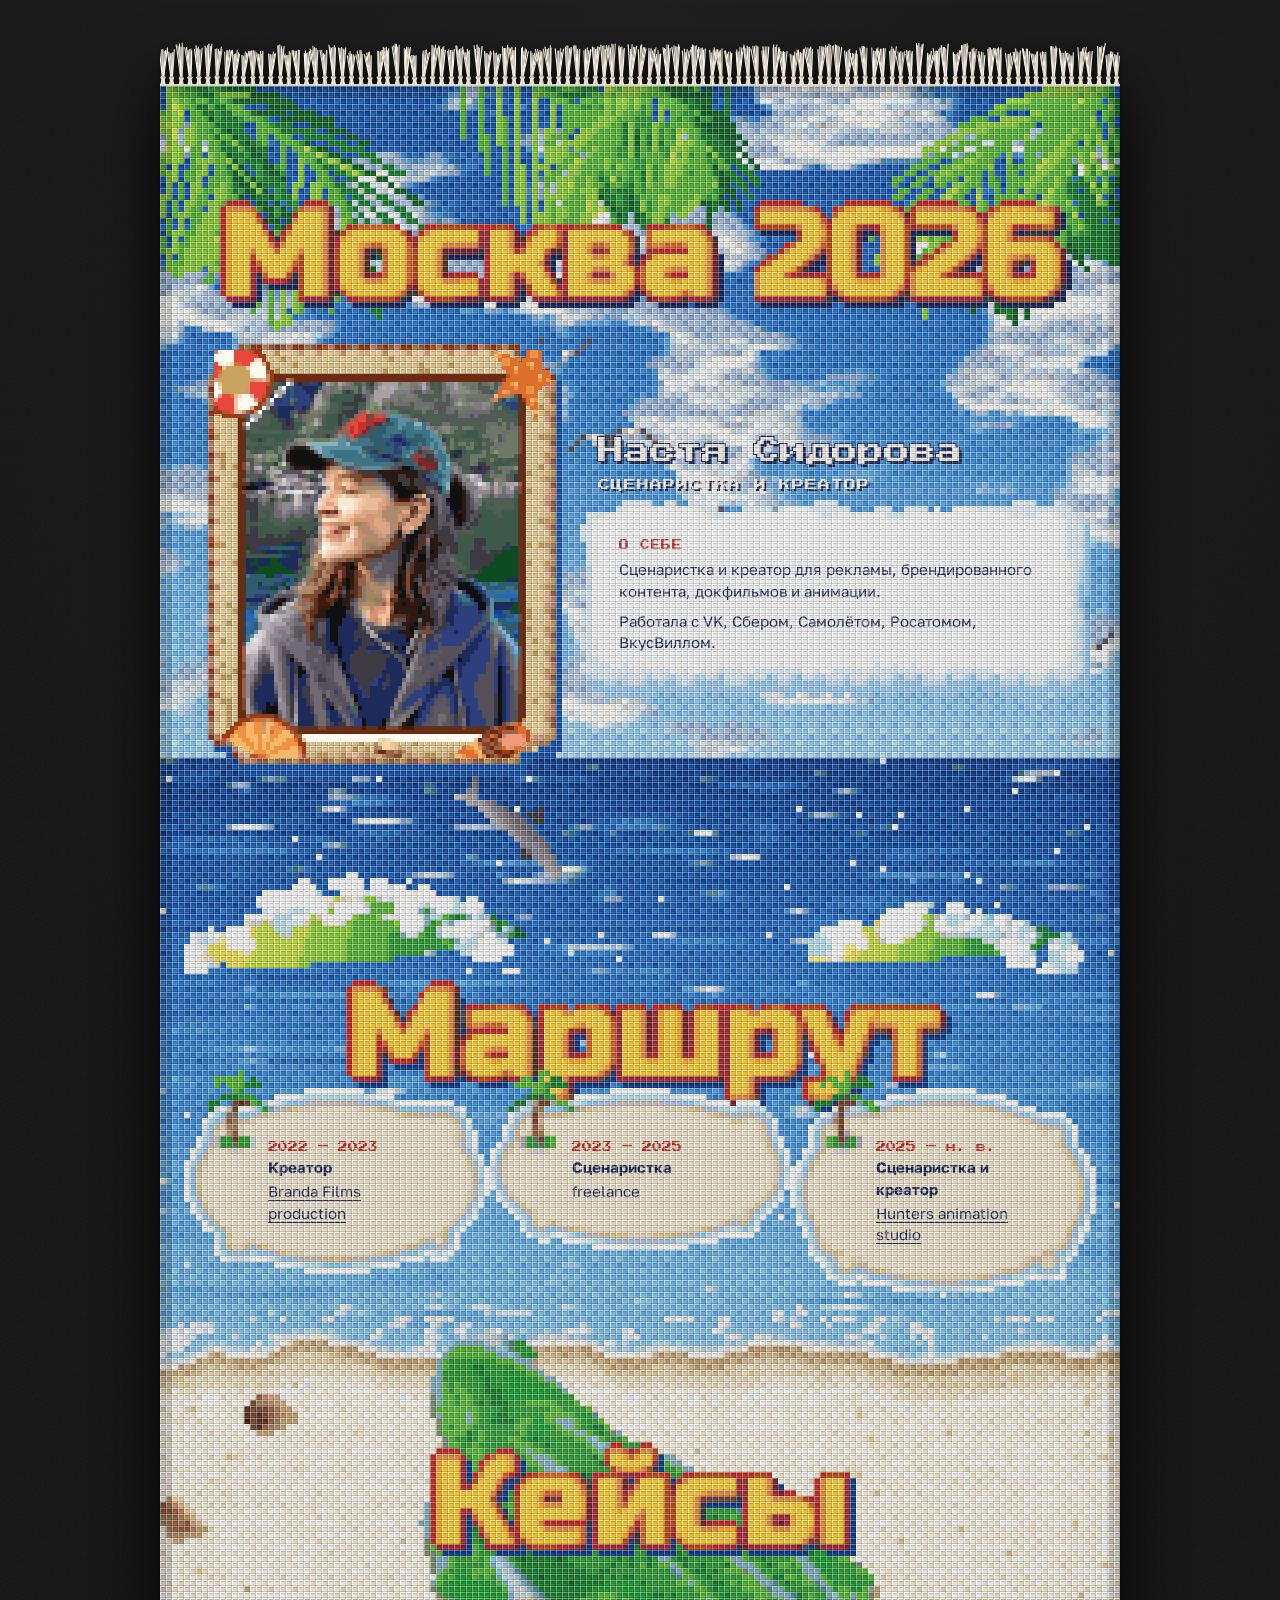
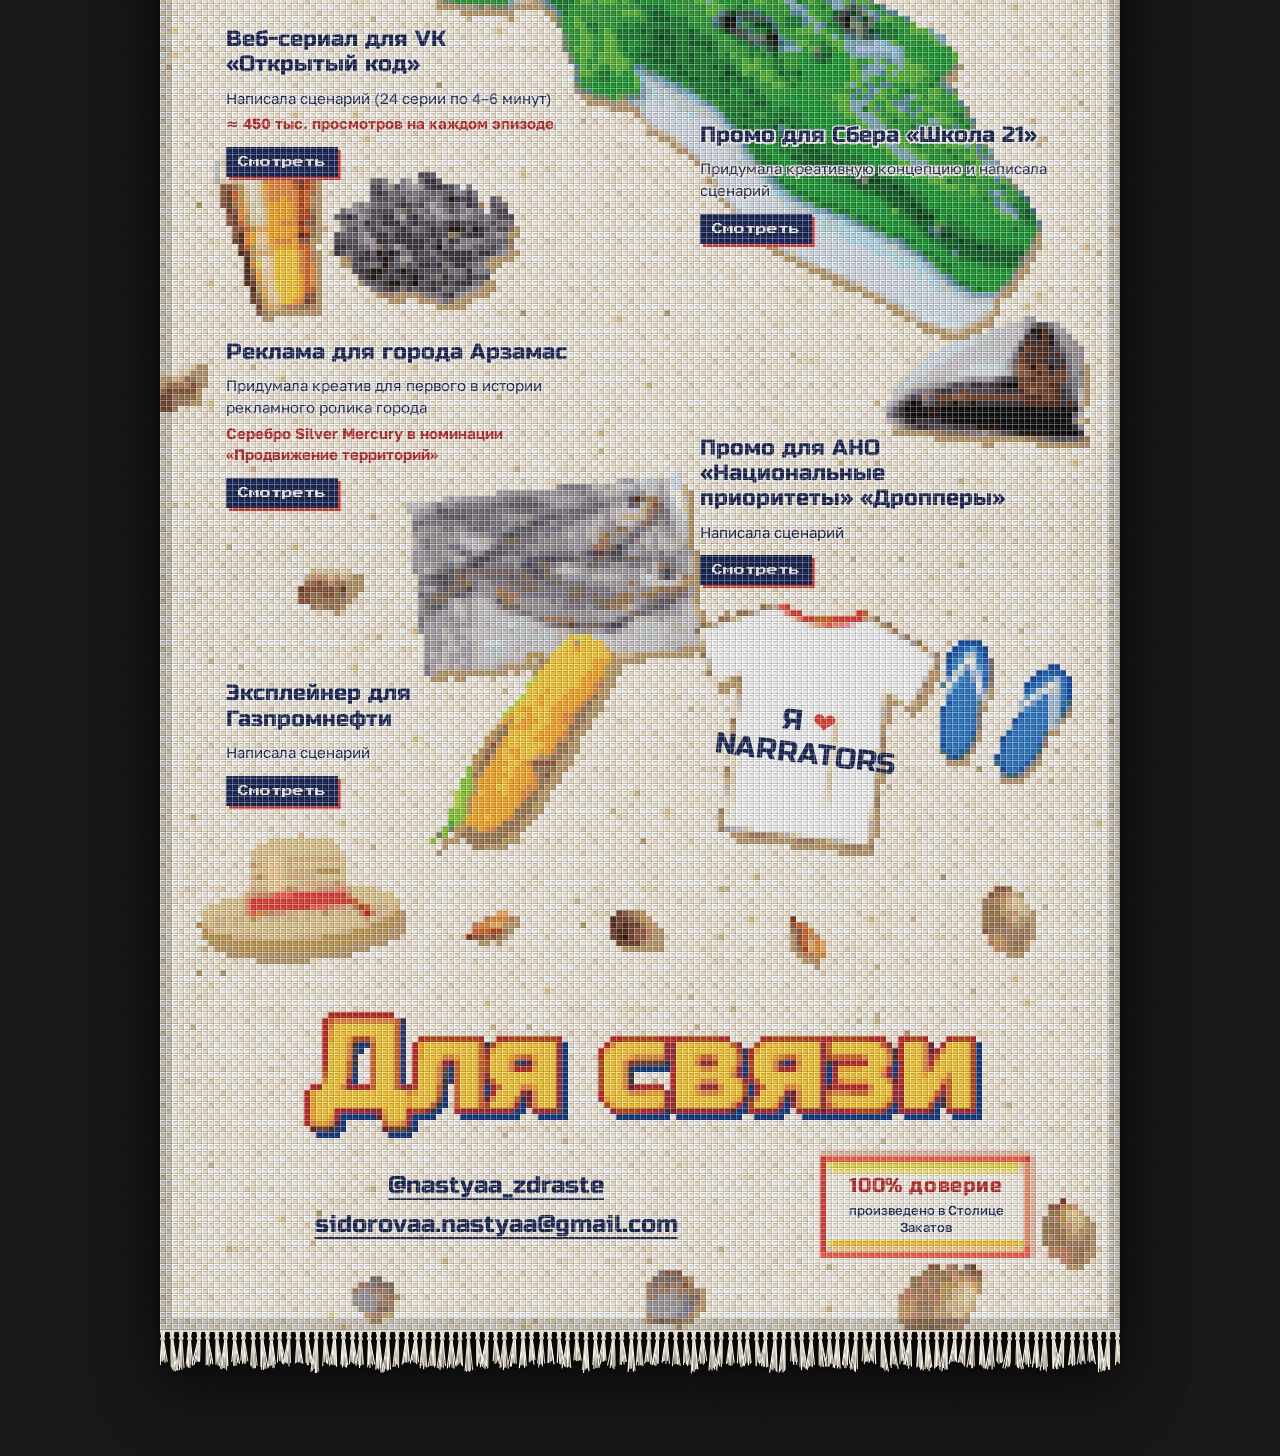
==== docs/index.html @ 42da3ff2 "Beach props from references, compact case layout - Newspaper with vobla (b/w), sunflower seeds, shel" ====
<!doctype html>
<html lang="ru">
<head>
<meta charset="utf-8">
<meta name="viewport" content="width=device-width, initial-scale=1">
<title>Настя Сидорова — сценаристка-креатор</title>
<meta name="description" content="Сценаристка-креатор Настя Сидорова: кейсы, опыт, контакты. Сувенир с курорта «Москва 2026».">
<link rel="stylesheet" href="fonts/fonts.css">
<style>
  :root {
    --cell: 6px;
    --navy: #1c2a5c;
    --red: #c7302b;
    --coral: #e8473b;
    --cream: #fffaf0;
    --muted: #5d5760;
  }
  * { box-sizing: border-box; }
  html, body { margin: 0; }
  body {
    min-height: 100vh;
    background: #121212;
    background-image:
      radial-gradient(90% 60% at 50% 0%, #1f1f1f, transparent 70%),
      url("data:image/svg+xml,%3Csvg xmlns='http://www.w3.org/2000/svg' width='240' height='240'%3E%3Cfilter id='n'%3E%3CfeTurbulence type='fractalNoise' baseFrequency='.8' numOctaves='3' stitchTiles='stitch'/%3E%3CfeColorMatrix values='0 0 0 0 1 0 0 0 0 1 0 0 0 0 1 0 0 0 .05 0'/%3E%3C/filter%3E%3Crect width='240' height='240' filter='url(%23n)'/%3E%3C/svg%3E");
    color: var(--navy);
    font: 400 15px/1.45 "Golos Text", system-ui, sans-serif;
  }
  .beach { padding: 40px 16px 80px; display: flex; justify-content: center; }
  .towel {
    position: relative; width: 960px; max-width: 100%;
    filter: drop-shadow(0 24px 30px rgba(0,0,0,.6)) drop-shadow(0 2px 3px rgba(0,0,0,.5));
  }
  canvas.scene { image-rendering: pixelated; image-rendering: crisp-edges; display: block; }
  canvas.fringe { display: block; }
  canvas.fringe { margin: 0 auto; }
  .cloth { position: relative; overflow: hidden; }
  .cloth canvas.scene { position: absolute; inset: 0; width: 100%; height: 100%; }
  .weave { position: absolute; inset: 0; pointer-events: none; z-index: 3; }
  .magnet {
    position: absolute; z-index: 5; pointer-events: none;
    image-rendering: pixelated; image-rendering: crisp-edges;
  }
  /* мягкие складки поверх всего полотна */
  .cloth::after {
    content: ""; position: absolute; inset: 0; pointer-events: none; z-index: 4;
    background:
      linear-gradient(174deg, transparent 0 14%, rgba(255,255,255,.14) 17%, transparent 21%),
      linear-gradient(183deg, transparent 0 41%, rgba(0,0,0,.14) 44%, rgba(255,255,255,.08) 47%, transparent 51%),
      linear-gradient(177deg, transparent 0 69%, rgba(0,0,0,.12) 72%, transparent 76%),
      linear-gradient(90deg, rgba(0,0,0,.14), transparent 7% 93%, rgba(0,0,0,.14));
    mix-blend-mode: soft-light;
  }
  .content {
    position: relative; z-index: 2;
    padding: 0 calc(var(--cell) * 6);
  }
  .sr { position: absolute; width: 1px; height: 1px; overflow: hidden; clip: rect(0 0 0 0); white-space: nowrap; }

  /* ——— небо ——— */
  .palm-space { height: calc(var(--cell) * 17); }
  .px-title { height: calc(var(--cell) * 17); margin: 0; }
  .souvenir { margin: calc(var(--cell) * 4) auto 0; width: calc(var(--cell) * 38); text-align: center; }
  .px-photo { width: calc(var(--cell) * 46); height: calc(var(--cell) * 56); margin: 0 auto; }
  .name {
    margin: calc(var(--cell) * 4) 0 calc(var(--cell) * 2); text-align: center;
    font: 400 clamp(15px, 4.6vw, 26px)/1.2 "Press Start 2P", monospace; color: var(--cream);
    text-shadow: 3px 3px 0 var(--navy), -1px -1px 0 var(--navy), 1px -1px 0 var(--navy), -1px 1px 0 var(--navy);
  }
  .role {
    text-align: center; margin: 0 0 calc(var(--cell) * 5);
    font: 400 calc(var(--cell) * 2)/1 "Press Start 2P", monospace; letter-spacing: .08em; text-transform: uppercase;
    color: var(--cream); text-shadow: 2px 2px 0 var(--navy);
  }

  .panel {
    position: relative;
    padding: calc(var(--cell) * 3) calc(var(--cell) * 3.5);
    margin: 0 0 calc(var(--cell) * 5);
  }
  .panel h2, .panel h3 { margin: 0 0 8px; }
  .label {
    font: 400 10px/1.2 "Press Start 2P", monospace; letter-spacing: .06em; text-transform: uppercase;
    color: var(--red); margin: 0 0 12px;
  }
  .intro p { margin: 0; }
  .intro p + p { margin-top: 8px; }

  /* ——— море ——— */
  .route { padding: calc(var(--cell) * 2) 0 calc(var(--cell) * 16); }
  .stops { list-style: none; margin: 0; padding: 0; display: flex; flex-direction: column; gap: calc(var(--cell) * 9); }
  .stop {
    width: fit-content; max-width: 86%; min-width: 58%; display: flex; flex-direction: column; gap: 2px;
    padding: calc(var(--cell) * 2.5) calc(var(--cell) * 4) calc(var(--cell) * 2.5) calc(var(--cell) * 9);
  }
  .stop:nth-child(even) { margin-left: auto; }
  .stop time { font: 400 10px/1.6 "Press Start 2P", monospace; color: var(--red); }
  .stop b { font-weight: 700; }
  .stop a { color: inherit; text-decoration: underline; text-decoration-thickness: 1px; text-underline-offset: 3px; }
  .stop a:hover, .stop a:focus-visible { text-decoration-thickness: 2px; outline: none; }
  .case-list { display: flex; flex-direction: column; gap: calc(var(--cell) * 16); padding: calc(var(--cell) * 3) 0 calc(var(--cell) * 40); }
  .case { margin-bottom: 0; }
  .case { padding: calc(var(--cell) * 3) calc(var(--cell) * 2); }
  .horizon { height: 0; }
  .vista { height: calc(var(--cell) * 34); }
  .px-heading { height: calc(var(--cell) * 21); margin: 0 0 calc(var(--cell) * 3); }
  .case { width: 86%; }
  .case:nth-of-type(odd) { margin-right: auto; }
  .case:nth-of-type(even) { margin-left: auto; }
  .case-head { display: flex; align-items: center; justify-content: space-between; gap: 14px; margin-bottom: 10px; }
  .case {
    --halo: var(--cream);
    text-shadow: 0 0 1px var(--halo), 1.5px 0 0 var(--halo), -1.5px 0 0 var(--halo), 0 1.5px 0 var(--halo), 0 -1.5px 0 var(--halo),
      1.5px 1.5px 0 var(--halo), -1.5px -1.5px 0 var(--halo), 1.5px -1.5px 0 var(--halo), -1.5px 1.5px 0 var(--halo);
  }
  .case a.watch { text-shadow: none; }
  .case p { margin: 0; }
  .case .result { margin-top: 4px; font-weight: 700; color: var(--red); }
  .case .client { font: 400 10px/1.2 "Press Start 2P", monospace; letter-spacing: .06em; text-transform: uppercase; color: var(--red); margin: 0 0 6px; }
  .case h3 { font: 400 22px/1.15 "Russo One", sans-serif; margin: 0; text-wrap: balance; }
  .case dl { margin: 0; display: grid; grid-template-columns: auto 1fr; gap: 3px 12px; }
  .case dt { font-weight: 500; color: var(--muted); }
  .case dd { margin: 0; }
  .case a.watch {
    display: inline-block; margin-top: 12px;
    font: 400 11px/1 "Press Start 2P", monospace; color: var(--cream); text-decoration: none;
    background: var(--navy); padding: 10px 12px 9px; box-shadow: 3px 3px 0 var(--coral);
  }
  .case a.watch:hover, .case a.watch:focus-visible { background: var(--red); box-shadow: 3px 3px 0 var(--navy); outline: none; }

  /* ——— песок ——— */
  .shore { height: calc(var(--cell) * 4); }
  .shells { height: calc(var(--cell) * 10); }
  .sand-end { height: calc(var(--cell) * 12); }
  .print-text {
    position: absolute; z-index: 2; pointer-events: none; white-space: nowrap;
    transform-origin: 50% 50%; text-align: center; line-height: 1;
  }
  .hero { display: flex; flex-direction: column; }
  .beach-row { display: flex; flex-direction: column; align-items: center; gap: calc(var(--cell) * 8); }
  .contacts { text-align: center; margin-bottom: calc(var(--cell) * 4); }
  .contact-list { list-style: none; margin: 0; padding: 0; display: flex; flex-direction: column; align-items: center; gap: 10px; }
  .contact-list a {
    font: 400 clamp(16px, 2.6vw, 24px)/1.2 "Russo One", sans-serif; color: var(--navy);
    text-decoration: underline; text-decoration-thickness: 2px; text-underline-offset: 5px; overflow-wrap: anywhere;
  }
  .contact-list a:hover, .contact-list a:focus-visible { color: var(--red); outline: none; }
  .contacts p { margin: 0; }

  /* марка курорта: напечатана на песке */
  .stamp {
    width: 200px; padding: calc(var(--cell) * 2.5) calc(var(--cell) * 2.5);
    text-align: center; color: var(--navy); display: flex; flex-direction: column; gap: 5px;
    font: 500 12px/1.35 "Golos Text", sans-serif;
  }
  .stamp strong { font: 400 20px/1.1 "Russo One", sans-serif; letter-spacing: .03em; color: var(--red); }
  .stamp small { font-size: 13px; line-height: 1.3; }

  @media (min-width: 880px) {
    .content { padding: 0 calc(var(--cell) * 9); }
    .px-title { height: calc(var(--cell) * 24); }
    .hero {
      display: grid; grid-template-columns: calc(var(--cell) * 56) 1fr;
      gap: calc(var(--cell) * 8); align-items: center; margin-top: calc(var(--cell) * 3);
    }
    .souvenir { margin: 0; width: auto; }
    .name { text-align: left; margin-top: 0; }
    .role { text-align: left; }
    .hero-text .panel { margin-bottom: 0; }
    .px-photo { width: calc(var(--cell) * 56); height: calc(var(--cell) * 68); }
    .stops { display: grid; grid-template-columns: repeat(3, 1fr); column-gap: calc(var(--cell) * 10); align-items: start; }
    .stop { width: 100%; min-width: 0; max-width: none; margin: 0; }
    .stop:nth-child(even) { margin-left: 0; }
    .px-heading { height: calc(var(--cell) * 22); }
    .case-list { display: grid; grid-template-columns: 1fr 1fr; column-gap: calc(var(--cell) * 16); row-gap: calc(var(--cell) * 10); align-items: start; padding-bottom: calc(var(--cell) * 30); }
    .case-list .case { width: 100%; margin-left: 0; margin-right: 0; }
    .case-list .case:nth-child(even) { margin-top: calc(var(--cell) * 16); }
    .beach-row { display: grid; grid-template-columns: 1fr 240px; gap: calc(var(--cell) * 8); align-items: center; }
    .beach-row .stamp { margin: 0; }
    .contacts { margin-bottom: 0; }
  }
  @media (max-width: 480px) {
    body { font-size: 14px; }
    .content { padding: 0 calc(var(--cell) * 4); }
    .case { width: 100%; }
      .stamp { margin: 0 auto calc(var(--cell) * 6); }
  }
</style>
</head>
<body>
<main class="beach">
  <div class="towel">
    <canvas class="fringe top" aria-hidden="true"></canvas>
    <div class="cloth">
      <canvas class="scene" aria-hidden="true"></canvas>
      <div class="weave" aria-hidden="true"></div>
      <div class="content">

        <header>
          <div class="palm-space"></div>
          <p class="px-title" data-px="title" data-text="Москва 2026"><span class="sr">Москва 2026</span></p>
          <div class="hero">
            <figure class="souvenir">
              <div class="px-photo" data-px="photo" data-src="photo.jpg" role="img" aria-label="Магнитик с фотографией Насти"></div>
            </figure>
            <div class="hero-text">
              <h1 class="name">Настя Сидорова</h1>
              <p class="role">сценаристка и креатор</p>
              <section class="panel intro" data-px="panel" data-print="cloud">
                <p class="label">О себе</p>
                <p>Сценаристка и креатор для рекламы, брендированного контента, докфильмов и анимации.</p>
                <p>Работала с VK, Сбером, Самолётом, Росатомом, ВкусВиллом.</p>
              </section>
            </div>
          </div>
        </header>

        <div class="horizon" data-px="horizon"></div>

        <section class="route" aria-labelledby="route-h">
          <div class="vista" data-px="vista"></div>
          <h2 id="route-h" class="px-heading" data-px="title" data-style="heading" data-text="Маршрут"><span class="sr">Маршрут</span></h2>
          <ol class="stops">
            <li class="stop" data-px="panel" data-print="island">
              <time>2022 — 2023</time><b>Креатор</b>
              <a href="https://brandafilms.pro/" target="_blank" rel="noopener">Branda Films production</a>
            </li>
            <li class="stop" data-px="panel" data-print="island">
              <time>2023 — 2025</time><b>Сценаристка</b><span>freelance</span>
            </li>
            <li class="stop" data-px="panel" data-print="island">
              <time>2025 — н. в.</time><b>Сценаристка и креатор</b>
              <a href="#" data-todo="ссылка на сайт студии" target="_blank" rel="noopener">Hunters animation studio</a>
            </li>
          </ol>
        </section>

        <div class="shore" data-px="shore"></div>
        <div class="shells" data-px="shells"></div>
        <section class="cases" aria-labelledby="cases-h">
          <span hidden data-name="croc" data-sprite="sprites/croc.png"></span>
          <span hidden data-name="cap" data-sprite="sprites/cap.png"></span>
          <span hidden data-name="cup" data-sprite="sprites/cup.png"></span>
          <span hidden data-name="corn" data-sprite="sprites/corn.png"></span>
          <span hidden data-name="newspaper" data-sprite="sprites/newspaper.png"></span>
          <span hidden data-name="seeds" data-sprite="sprites/seeds.png"></span>
          <span hidden data-name="shell0" data-sprite="sprites/shell0.png"></span>
          <span hidden data-name="shell1" data-sprite="sprites/shell1.png"></span>
          <span hidden data-name="shell2" data-sprite="sprites/shell2.png"></span>
          <span hidden data-name="shell3" data-sprite="sprites/shell3.png"></span>
          <span hidden data-name="shell4" data-sprite="sprites/shell4.png"></span>
          <h2 id="cases-h" class="px-heading cases-title" data-px="title" data-style="heading" data-text="Кейсы"><span class="sr">Кейсы</span></h2>

          <div class="case-list">
            <article id="case-vk" class="panel case" data-px="panel" data-print="bare">
              <div class="case-head">
                <h3>Веб-сериал для VK «Открытый код»</h3>
              </div>
              <p>Написала сценарий (24 серии по 4–6 минут)</p>
              <p class="result">≈ 450 тыс. просмотров на каждом эпизоде</p>
              <a class="watch" href="https://vk.com/video/playlist/-92204627_83" target="_blank" rel="noopener">Смотреть</a>
            </article>

            <article id="case-sber" class="panel case" data-px="panel" data-print="bare">
              <div class="case-head">
                <h3>Промо для Сбера «Школа 21»</h3>
              </div>
              <p>Придумала креативную концепцию и написала сценарий</p>
              <a class="watch" href="https://drive.google.com/file/d/1CWKqxCIYh46ycRhd-dU0OdoUuWP2zm_2/view" target="_blank" rel="noopener">Смотреть</a>
            </article>

            <article id="case-arz" class="panel case" data-px="panel" data-print="bare">
              <div class="case-head">
                <h3>Реклама для города Арзамас</h3>
              </div>
              <p>Придумала креатив для первого в истории рекламного ролика города</p>
              <p class="result">Серебро Silver Mercury в номинации «Продвижение территорий»</p>
              <a class="watch" href="https://vimeo.com/1007658703" target="_blank" rel="noopener">Смотреть</a>
            </article>

            <article id="case-np" class="panel case" data-px="panel" data-print="bare">
              <div class="case-head">
                <h3>Промо для АНО «Национальные приоритеты» «Дропперы»</h3>
              </div>
              <p>Написала сценарий</p>
              <a class="watch" href="https://vimeo.com/1211929643/6e88a3ade3" target="_blank" rel="noopener">Смотреть</a>
            </article>

            <article id="case-gpn" class="panel case" data-px="panel" data-print="bare">
              <div class="case-head">
                <h3>Эксплейнер для Газпромнефти</h3>
              </div>
              <p>Написала сценарий</p>
              <a class="watch" href="https://vimeo.com/1222666534/a98f66e8a3" target="_blank" rel="noopener">Смотреть</a>
            </article>
          </div>
        </section>


        <h2 class="px-heading contacts-h" data-px="title" data-style="heading" data-text="Для связи"><span class="sr">Для связи</span></h2>
        <div class="beach-row">
          <footer class="panel contacts" data-px="panel" data-print="sand">
            <ul class="contact-list">
              <li><a href="https://t.me/nastyaa_zdraste" target="_blank" rel="noopener" aria-label="Telegram">@nastyaa_zdraste</a></li>
              <li><a href="mailto:sidorovaa.nastyaa@gmail.com" aria-label="Почта">sidorovaa.nastyaa@gmail.com</a></li>
            </ul>
          </footer>

          <aside class="stamp" data-px="panel" data-print="stamp" aria-label="Марка">
            <strong>100% доверие</strong>
            <small>произведено в Столице Закатов</small>
          </aside>
        </div>
        <div class="sand-end"></div>

      </div>
    </div>
    <canvas class="fringe bottom" aria-hidden="true"></canvas>
  </div>
</main>
<script src="towel.js"></script>
</body>
</html>
---- docs/fonts/fonts.css ----
@font-face {
  font-family: 'Caveat';
  font-style: normal;
  font-weight: 600;
  font-display: swap;
  src: url(Caveat-600-cyrillic.woff2) format('woff2');
  unicode-range: U+0301, U+0400-045F, U+0490-0491, U+04B0-04B1, U+2116;
}
@font-face {
  font-family: 'Caveat';
  font-style: normal;
  font-weight: 600;
  font-display: swap;
  src: url(Caveat-600-latin.woff2) format('woff2');
  unicode-range: U+0000-00FF, U+0131, U+0152-0153, U+02BB-02BC, U+02C6, U+02DA, U+02DC, U+0304, U+0308, U+0329, U+2000-206F, U+20AC, U+2122, U+2191, U+2193, U+2212, U+2215, U+FEFF, U+FFFD;
}
@font-face {
  font-family: 'Golos Text';
  font-style: normal;
  font-weight: 400;
  font-display: swap;
  src: url(GolosText-400-cyrillic.woff2) format('woff2');
  unicode-range: U+0301, U+0400-045F, U+0490-0491, U+04B0-04B1, U+2116;
}
@font-face {
  font-family: 'Golos Text';
  font-style: normal;
  font-weight: 400;
  font-display: swap;
  src: url(GolosText-400-latin.woff2) format('woff2');
  unicode-range: U+0000-00FF, U+0131, U+0152-0153, U+02BB-02BC, U+02C6, U+02DA, U+02DC, U+0304, U+0308, U+0329, U+2000-206F, U+20AC, U+2122, U+2191, U+2193, U+2212, U+2215, U+FEFF, U+FFFD;
}
@font-face {
  font-family: 'Golos Text';
  font-style: normal;
  font-weight: 500;
  font-display: swap;
  src: url(GolosText-500-cyrillic.woff2) format('woff2');
  unicode-range: U+0301, U+0400-045F, U+0490-0491, U+04B0-04B1, U+2116;
}
@font-face {
  font-family: 'Golos Text';
  font-style: normal;
  font-weight: 500;
  font-display: swap;
  src: url(GolosText-500-latin.woff2) format('woff2');
  unicode-range: U+0000-00FF, U+0131, U+0152-0153, U+02BB-02BC, U+02C6, U+02DA, U+02DC, U+0304, U+0308, U+0329, U+2000-206F, U+20AC, U+2122, U+2191, U+2193, U+2212, U+2215, U+FEFF, U+FFFD;
}
@font-face {
  font-family: 'Golos Text';
  font-style: normal;
  font-weight: 700;
  font-display: swap;
  src: url(GolosText-700-cyrillic.woff2) format('woff2');
  unicode-range: U+0301, U+0400-045F, U+0490-0491, U+04B0-04B1, U+2116;
}
@font-face {
  font-family: 'Golos Text';
  font-style: normal;
  font-weight: 700;
  font-display: swap;
  src: url(GolosText-700-latin.woff2) format('woff2');
  unicode-range: U+0000-00FF, U+0131, U+0152-0153, U+02BB-02BC, U+02C6, U+02DA, U+02DC, U+0304, U+0308, U+0329, U+2000-206F, U+20AC, U+2122, U+2191, U+2193, U+2212, U+2215, U+FEFF, U+FFFD;
}
@font-face {
  font-family: 'Lobster';
  font-style: normal;
  font-weight: 400;
  font-display: swap;
  src: url(Lobster-400-cyrillic.woff2) format('woff2');
  unicode-range: U+0301, U+0400-045F, U+0490-0491, U+04B0-04B1, U+2116;
}
@font-face {
  font-family: 'Lobster';
  font-style: normal;
  font-weight: 400;
  font-display: swap;
  src: url(Lobster-400-latin.woff2) format('woff2');
  unicode-range: U+0000-00FF, U+0131, U+0152-0153, U+02BB-02BC, U+02C6, U+02DA, U+02DC, U+0304, U+0308, U+0329, U+2000-206F, U+20AC, U+2122, U+2191, U+2193, U+2212, U+2215, U+FEFF, U+FFFD;
}
@font-face {
  font-family: 'Pixelify Sans';
  font-style: normal;
  font-weight: 400;
  font-display: swap;
  src: url(PixelifySans-400-cyrillic.woff2) format('woff2');
  unicode-range: U+0301, U+0400-045F, U+0490-0491, U+04B0-04B1, U+2116;
}
@font-face {
  font-family: 'Pixelify Sans';
  font-style: normal;
  font-weight: 400;
  font-display: swap;
  src: url(PixelifySans-400-latin.woff2) format('woff2');
  unicode-range: U+0000-00FF, U+0131, U+0152-0153, U+02BB-02BC, U+02C6, U+02DA, U+02DC, U+0304, U+0308, U+0329, U+2000-206F, U+20AC, U+2122, U+2191, U+2193, U+2212, U+2215, U+FEFF, U+FFFD;
}
@font-face {
  font-family: 'Pixelify Sans';
  font-style: normal;
  font-weight: 600;
  font-display: swap;
  src: url(PixelifySans-600-cyrillic.woff2) format('woff2');
  unicode-range: U+0301, U+0400-045F, U+0490-0491, U+04B0-04B1, U+2116;
}
@font-face {
  font-family: 'Pixelify Sans';
  font-style: normal;
  font-weight: 600;
  font-display: swap;
  src: url(PixelifySans-600-latin.woff2) format('woff2');
  unicode-range: U+0000-00FF, U+0131, U+0152-0153, U+02BB-02BC, U+02C6, U+02DA, U+02DC, U+0304, U+0308, U+0329, U+2000-206F, U+20AC, U+2122, U+2191, U+2193, U+2212, U+2215, U+FEFF, U+FFFD;
}
@font-face {
  font-family: 'Pixelify Sans';
  font-style: normal;
  font-weight: 700;
  font-display: swap;
  src: url(PixelifySans-700-cyrillic.woff2) format('woff2');
  unicode-range: U+0301, U+0400-045F, U+0490-0491, U+04B0-04B1, U+2116;
}
@font-face {
  font-family: 'Pixelify Sans';
  font-style: normal;
  font-weight: 700;
  font-display: swap;
  src: url(PixelifySans-700-latin.woff2) format('woff2');
  unicode-range: U+0000-00FF, U+0131, U+0152-0153, U+02BB-02BC, U+02C6, U+02DA, U+02DC, U+0304, U+0308, U+0329, U+2000-206F, U+20AC, U+2122, U+2191, U+2193, U+2212, U+2215, U+FEFF, U+FFFD;
}
@font-face {
  font-family: 'Handjet';
  font-style: normal;
  font-weight: 500;
  font-display: swap;
  src: url(Handjet-500-cyrillic.woff2) format('woff2');
  unicode-range: U+0301, U+0400-045F, U+0490-0491, U+04B0-04B1, U+2116;
}
@font-face {
  font-family: 'Handjet';
  font-style: normal;
  font-weight: 500;
  font-display: swap;
  src: url(Handjet-500-latin.woff2) format('woff2');
  unicode-range: U+0000-00FF, U+0131, U+0152-0153, U+02BB-02BC, U+02C6, U+02DA, U+02DC, U+0304, U+0308, U+0329, U+2000-206F, U+20AC, U+2122, U+2191, U+2193, U+2212, U+2215, U+FEFF, U+FFFD;
}
@font-face {
  font-family: 'Handjet';
  font-style: normal;
  font-weight: 700;
  font-display: swap;
  src: url(Handjet-700-cyrillic.woff2) format('woff2');
  unicode-range: U+0301, U+0400-045F, U+0490-0491, U+04B0-04B1, U+2116;
}
@font-face {
  font-family: 'Handjet';
  font-style: normal;
  font-weight: 700;
  font-display: swap;
  src: url(Handjet-700-latin.woff2) format('woff2');
  unicode-range: U+0000-00FF, U+0131, U+0152-0153, U+02BB-02BC, U+02C6, U+02DA, U+02DC, U+0304, U+0308, U+0329, U+2000-206F, U+20AC, U+2122, U+2191, U+2193, U+2212, U+2215, U+FEFF, U+FFFD;
}
@font-face {
  font-family: 'Press Start 2P';
  font-style: normal;
  font-weight: 400;
  font-display: swap;
  src: url(PressStart2P-400-cyrillic.woff2) format('woff2');
  unicode-range: U+0301, U+0400-045F, U+0490-0491, U+04B0-04B1, U+2116;
}
@font-face {
  font-family: 'Press Start 2P';
  font-style: normal;
  font-weight: 400;
  font-display: swap;
  src: url(PressStart2P-400-latin.woff2) format('woff2');
  unicode-range: U+0000-00FF, U+0131, U+0152-0153, U+02BB-02BC, U+02C6, U+02DA, U+02DC, U+0304, U+0308, U+0329, U+2000-206F, U+20AC, U+2122, U+2191, U+2193, U+2212, U+2215, U+FEFF, U+FFFD;
}
@font-face {
  font-family: 'Russo One';
  font-style: normal;
  font-weight: 400;
  font-display: swap;
  src: url(RussoOne-400-cyrillic.woff2) format('woff2');
  unicode-range: U+0301, U+0400-045F, U+0490-0491, U+04B0-04B1, U+2116;
}
@font-face {
  font-family: 'Russo One';
  font-style: normal;
  font-weight: 400;
  font-display: swap;
  src: url(RussoOne-400-latin.woff2) format('woff2');
  unicode-range: U+0000-00FF, U+0131, U+0152-0153, U+02BB-02BC, U+02C6, U+02DA, U+02DC, U+0304, U+0308, U+0329, U+2000-206F, U+20AC, U+2122, U+2191, U+2193, U+2212, U+2215, U+FEFF, U+FFFD;
}
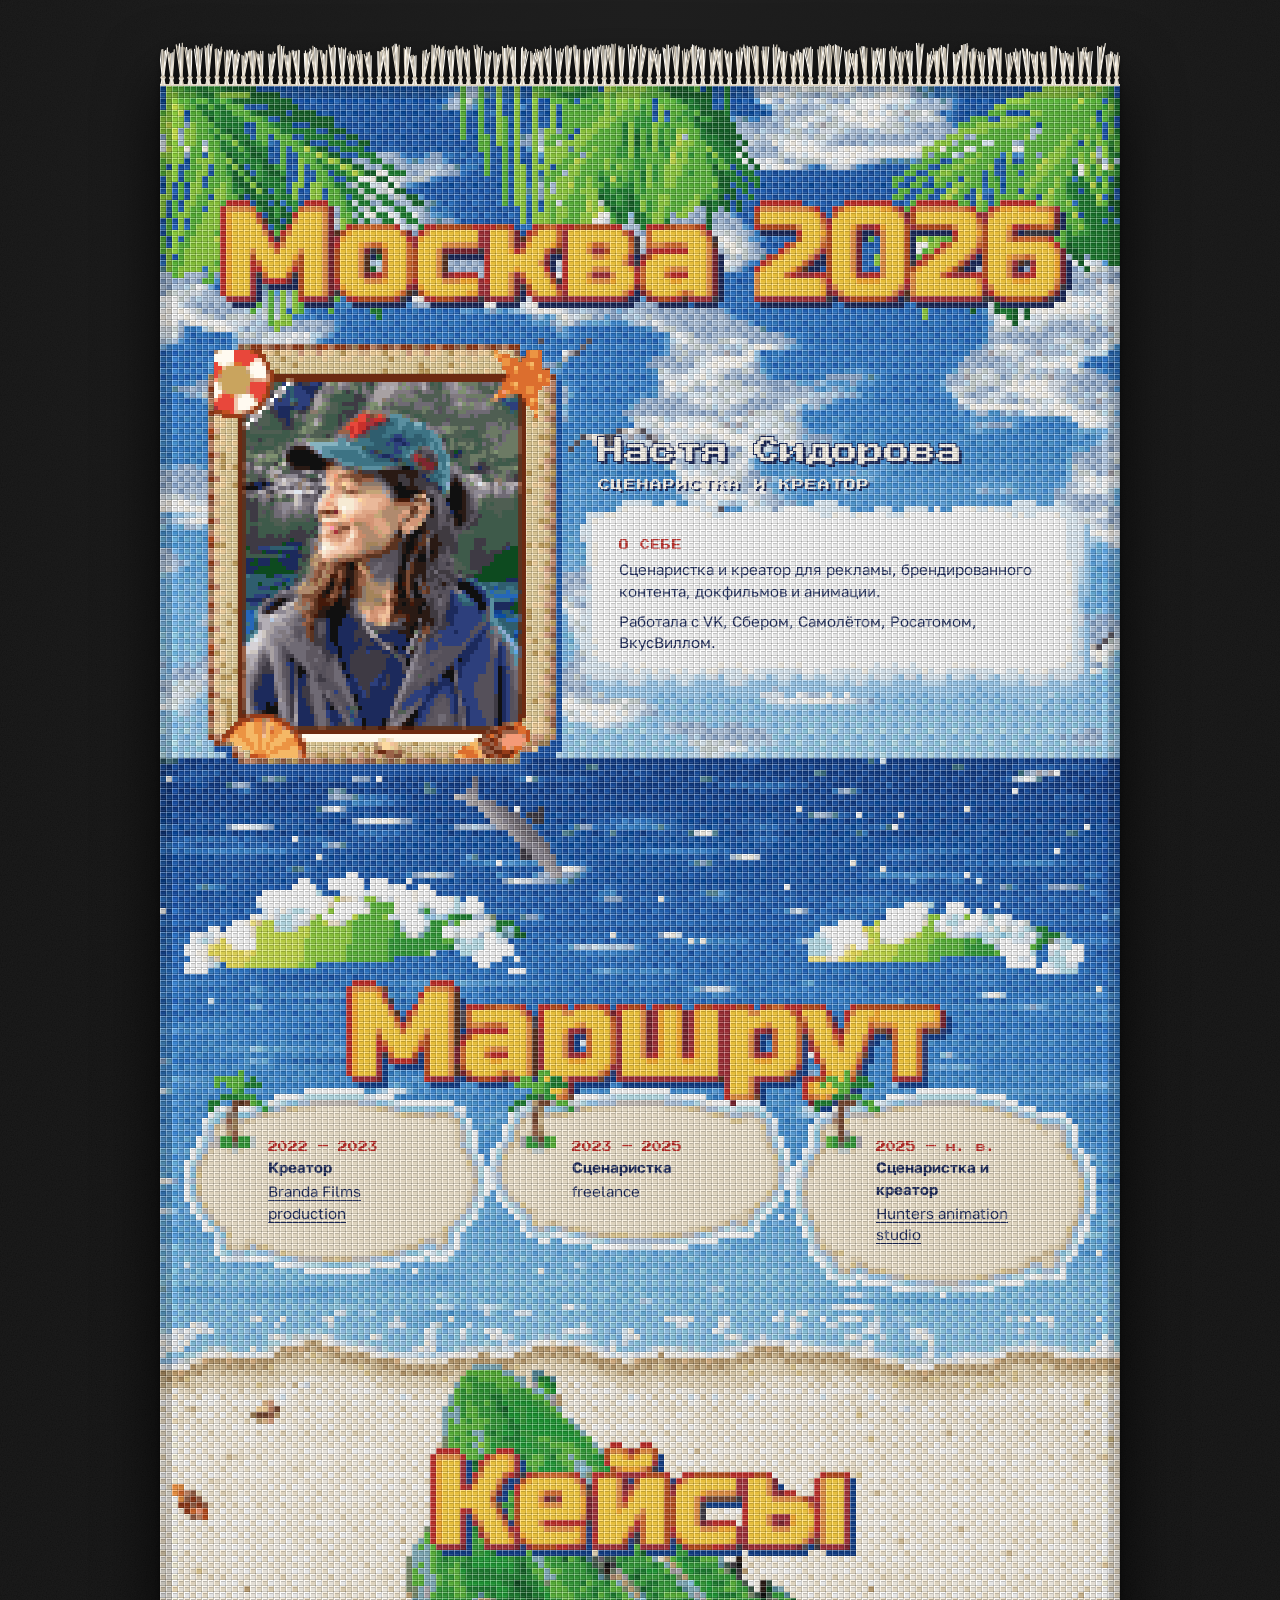
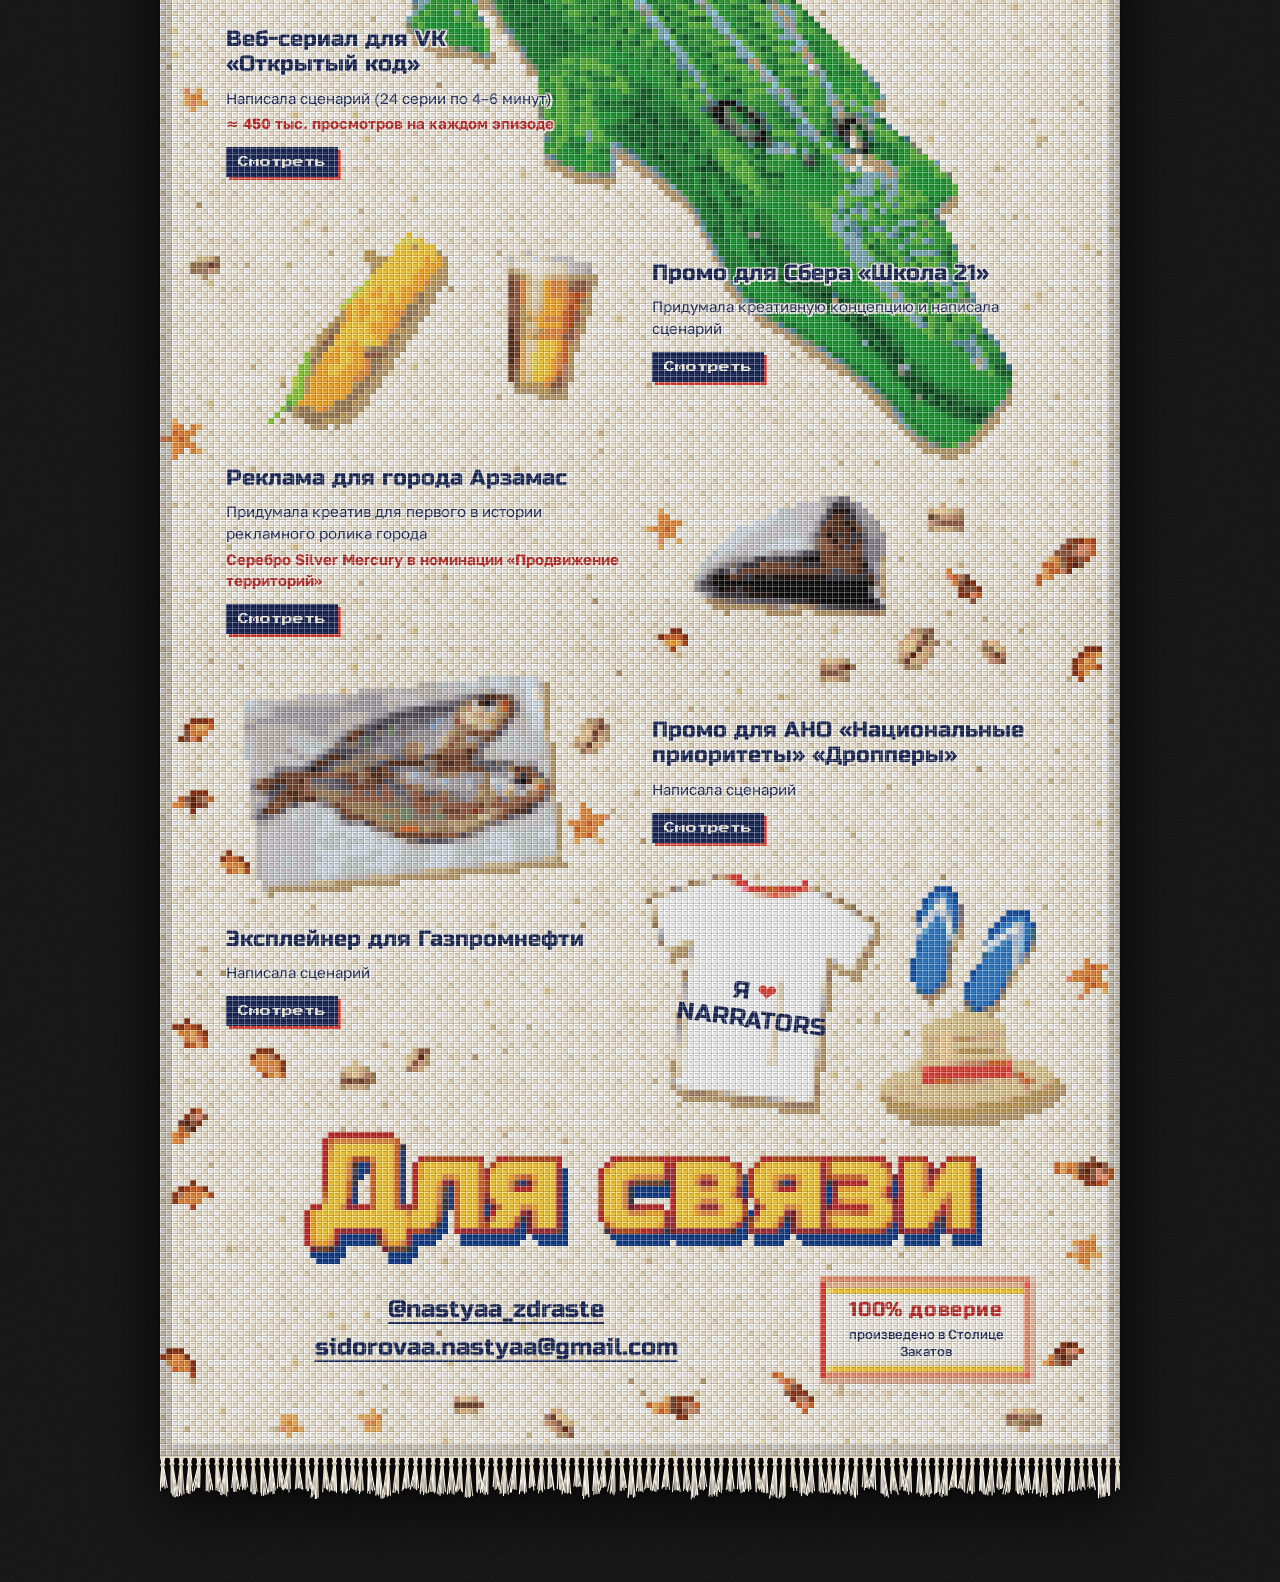
==== commit e2f9a0a6: "Even case rhythm, cleaner beach props - Cases alternate left/right one per row with equal gaps; one " ====
--- a/docs/index.html
+++ b/docs/index.html
@@ -98,7 +98,7 @@
   .stop b { font-weight: 700; }
   .stop a { color: inherit; text-decoration: underline; text-decoration-thickness: 1px; text-underline-offset: 3px; }
   .stop a:hover, .stop a:focus-visible { text-decoration-thickness: 2px; outline: none; }
-  .case-list { display: flex; flex-direction: column; gap: calc(var(--cell) * 16); padding: calc(var(--cell) * 3) 0 calc(var(--cell) * 40); }
+  .case-list { display: flex; flex-direction: column; gap: calc(var(--cell) * 14); padding: calc(var(--cell) * 3) 0 calc(var(--cell) * 34); }
   .case { margin-bottom: 0; }
   .case { padding: calc(var(--cell) * 3) calc(var(--cell) * 2); }
   .horizon { height: 0; }
@@ -172,9 +172,9 @@
     .stop { width: 100%; min-width: 0; max-width: none; margin: 0; }
     .stop:nth-child(even) { margin-left: 0; }
     .px-heading { height: calc(var(--cell) * 22); }
-    .case-list { display: grid; grid-template-columns: 1fr 1fr; column-gap: calc(var(--cell) * 16); row-gap: calc(var(--cell) * 10); align-items: start; padding-bottom: calc(var(--cell) * 30); }
-    .case-list .case { width: 100%; margin-left: 0; margin-right: 0; }
-    .case-list .case:nth-child(even) { margin-top: calc(var(--cell) * 16); }
+    .case-list { display: flex; flex-direction: column; gap: calc(var(--cell) * 8); padding-bottom: calc(var(--cell) * 14); }
+    .case-list .case { width: 50%; margin: 0; }
+    .case-list .case:nth-child(even) { margin-left: auto; }
     .beach-row { display: grid; grid-template-columns: 1fr 240px; gap: calc(var(--cell) * 8); align-items: center; }
     .beach-row .stamp { margin: 0; }
     .contacts { margin-bottom: 0; }
@@ -243,12 +243,6 @@
           <span hidden data-name="cup" data-sprite="sprites/cup.png"></span>
           <span hidden data-name="corn" data-sprite="sprites/corn.png"></span>
           <span hidden data-name="newspaper" data-sprite="sprites/newspaper.png"></span>
-          <span hidden data-name="seeds" data-sprite="sprites/seeds.png"></span>
-          <span hidden data-name="shell0" data-sprite="sprites/shell0.png"></span>
-          <span hidden data-name="shell1" data-sprite="sprites/shell1.png"></span>
-          <span hidden data-name="shell2" data-sprite="sprites/shell2.png"></span>
-          <span hidden data-name="shell3" data-sprite="sprites/shell3.png"></span>
-          <span hidden data-name="shell4" data-sprite="sprites/shell4.png"></span>
           <h2 id="cases-h" class="px-heading cases-title" data-px="title" data-style="heading" data-text="Кейсы"><span class="sr">Кейсы</span></h2>
 
           <div class="case-list">
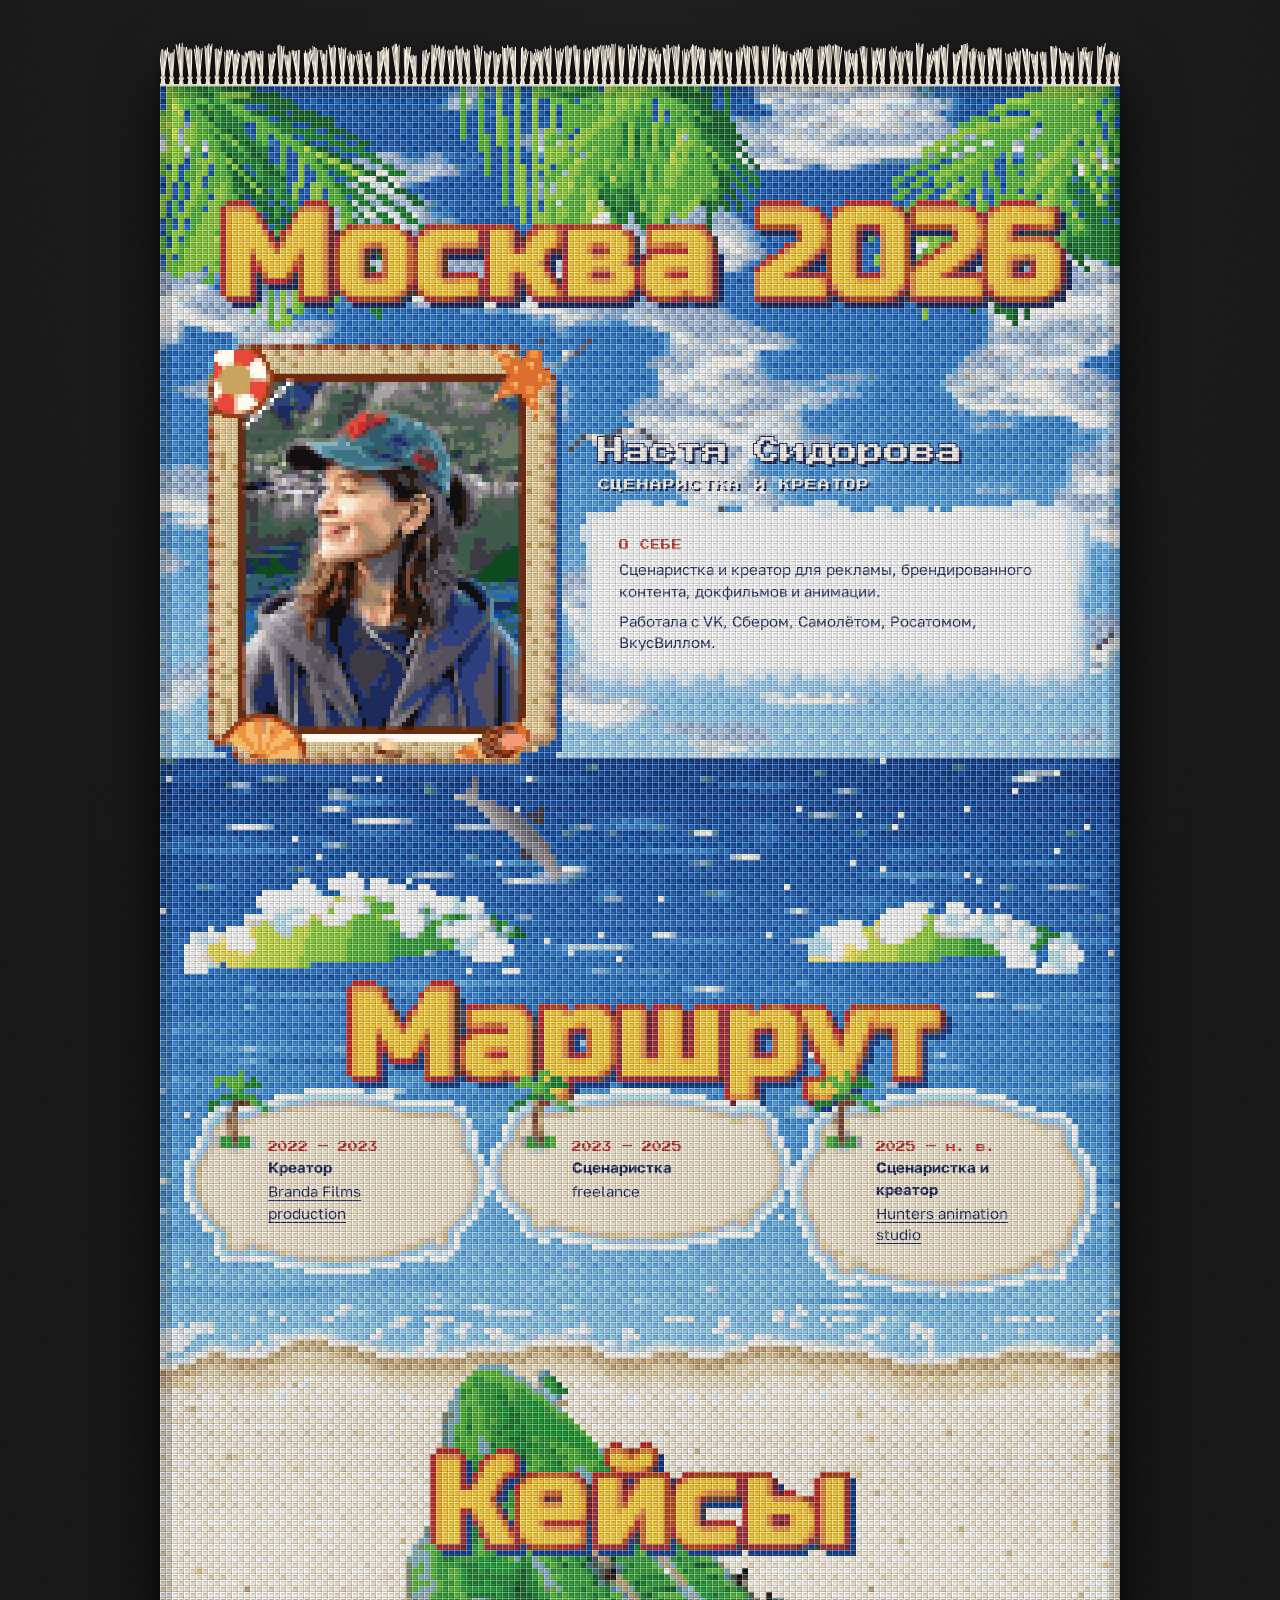
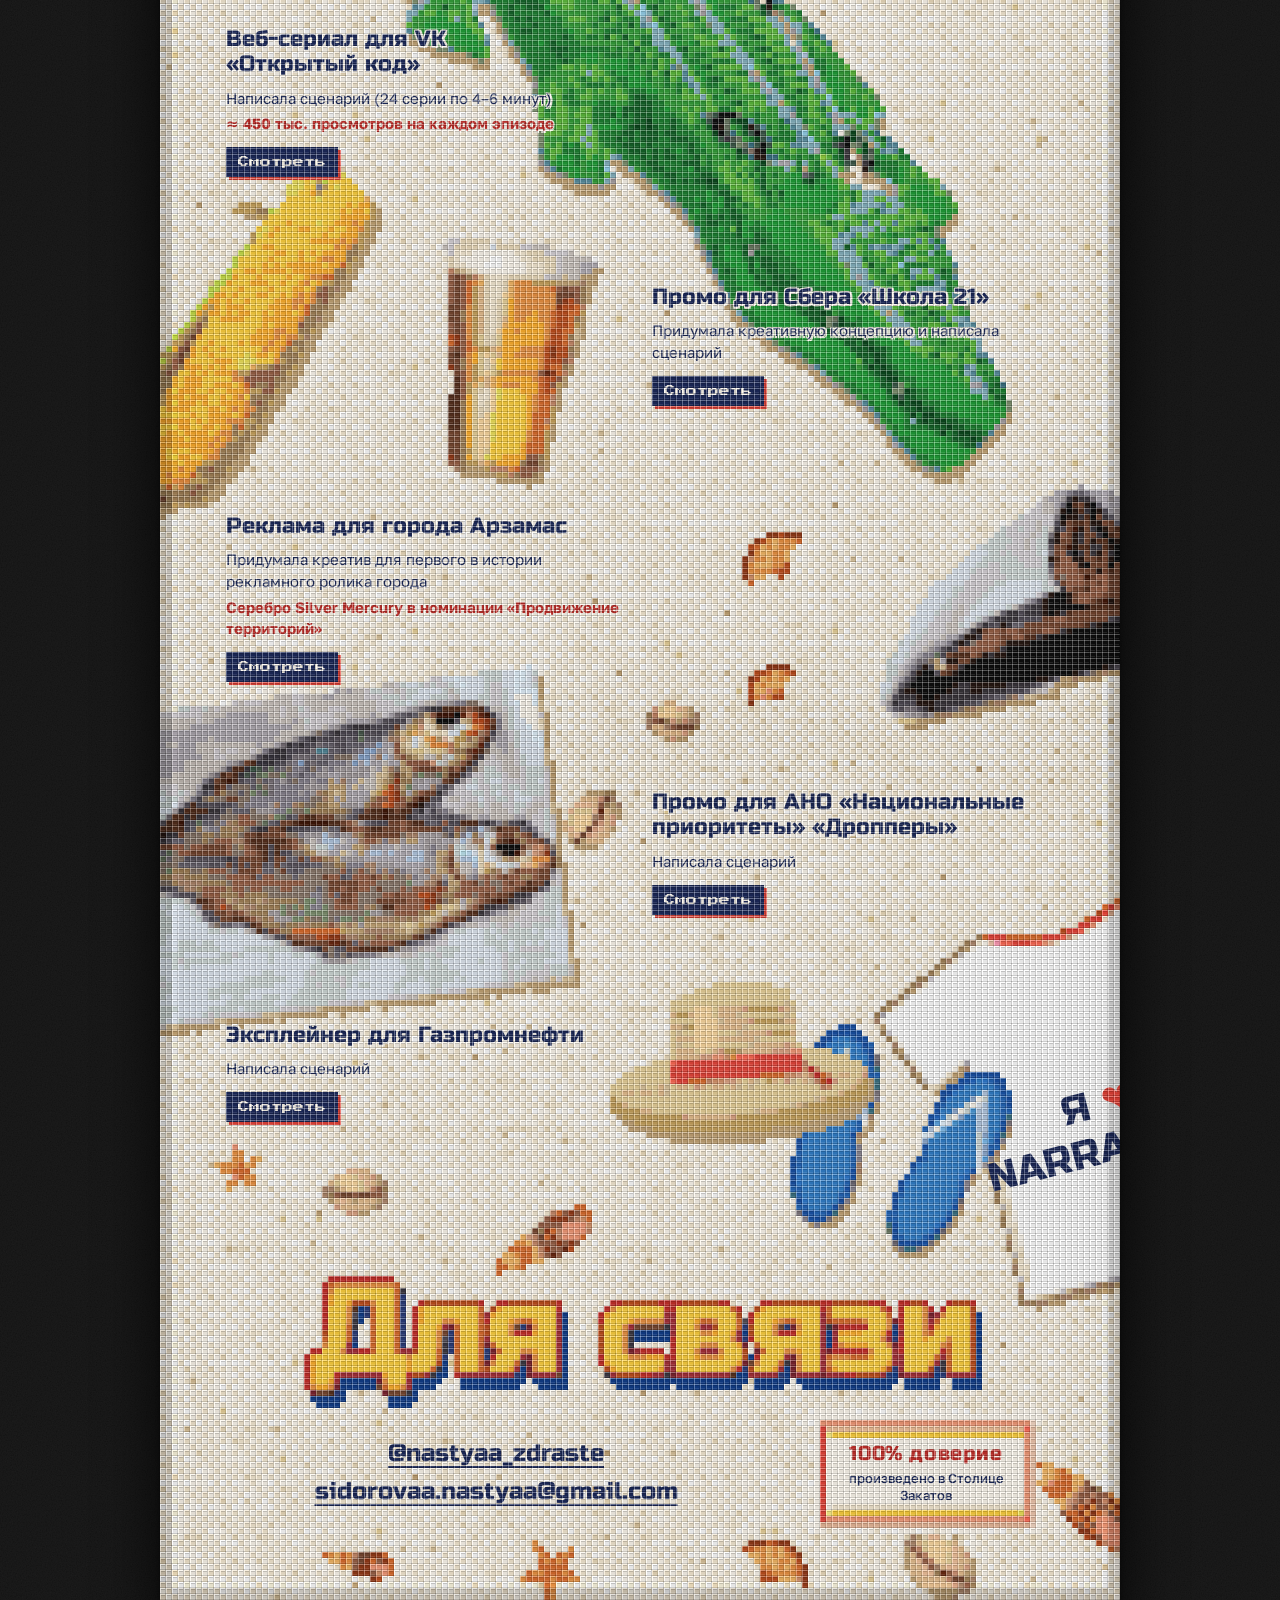
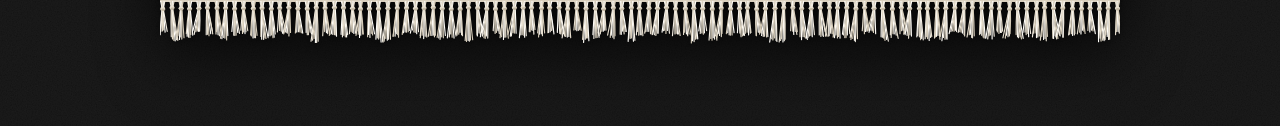
==== commit 88cc1fcd: "Bring back drawn shells; big close-up props bleeding off the towel edge Co-Authored-By: Claude Opus " ====
--- a/docs/index.html
+++ b/docs/index.html
@@ -98,7 +98,7 @@
   .stop b { font-weight: 700; }
   .stop a { color: inherit; text-decoration: underline; text-decoration-thickness: 1px; text-underline-offset: 3px; }
   .stop a:hover, .stop a:focus-visible { text-decoration-thickness: 2px; outline: none; }
-  .case-list { display: flex; flex-direction: column; gap: calc(var(--cell) * 14); padding: calc(var(--cell) * 3) 0 calc(var(--cell) * 34); }
+  .case-list { display: flex; flex-direction: column; gap: calc(var(--cell) * 30); padding: calc(var(--cell) * 3) 0 calc(var(--cell) * 44); }
   .case { margin-bottom: 0; }
   .case { padding: calc(var(--cell) * 3) calc(var(--cell) * 2); }
   .horizon { height: 0; }
@@ -172,7 +172,7 @@
     .stop { width: 100%; min-width: 0; max-width: none; margin: 0; }
     .stop:nth-child(even) { margin-left: 0; }
     .px-heading { height: calc(var(--cell) * 22); }
-    .case-list { display: flex; flex-direction: column; gap: calc(var(--cell) * 8); padding-bottom: calc(var(--cell) * 14); }
+    .case-list { display: flex; flex-direction: column; gap: calc(var(--cell) * 12); padding-bottom: calc(var(--cell) * 22); }
     .case-list .case { width: 50%; margin: 0; }
     .case-list .case:nth-child(even) { margin-left: auto; }
     .beach-row { display: grid; grid-template-columns: 1fr 240px; gap: calc(var(--cell) * 8); align-items: center; }
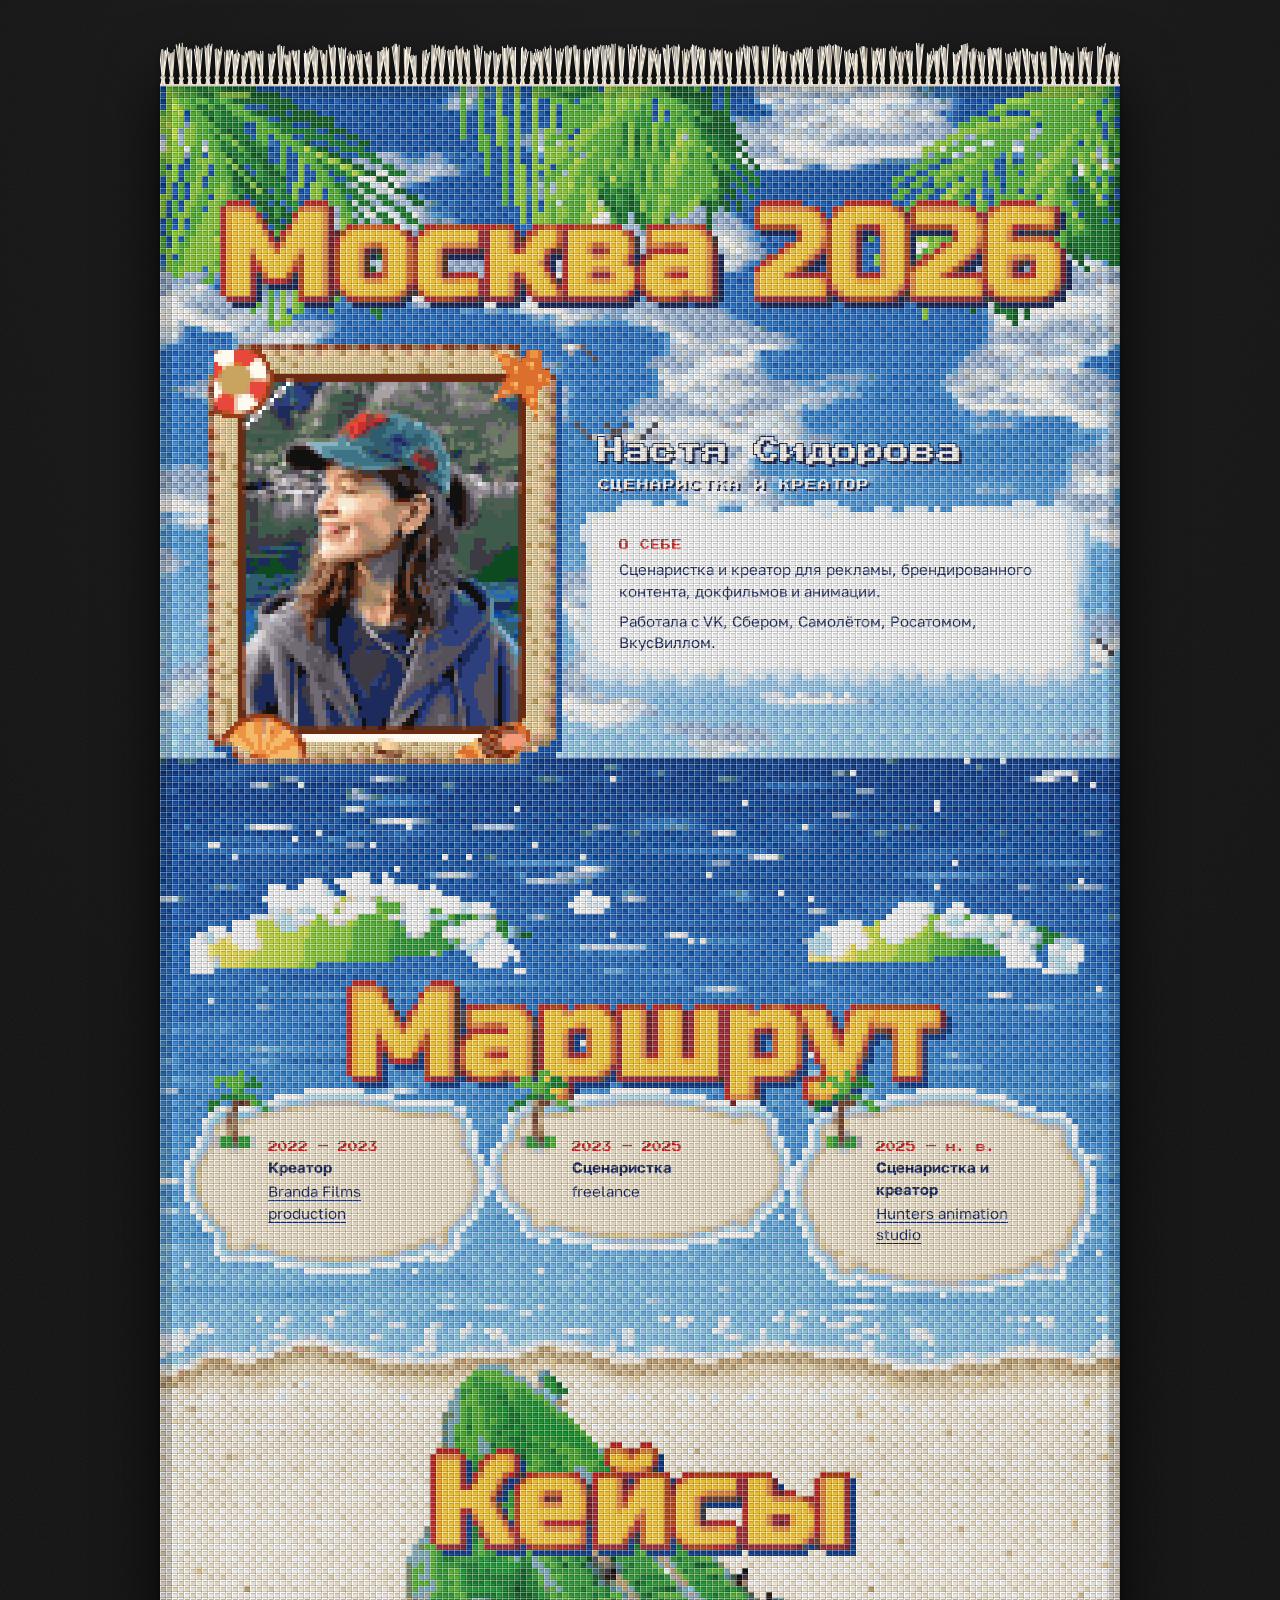
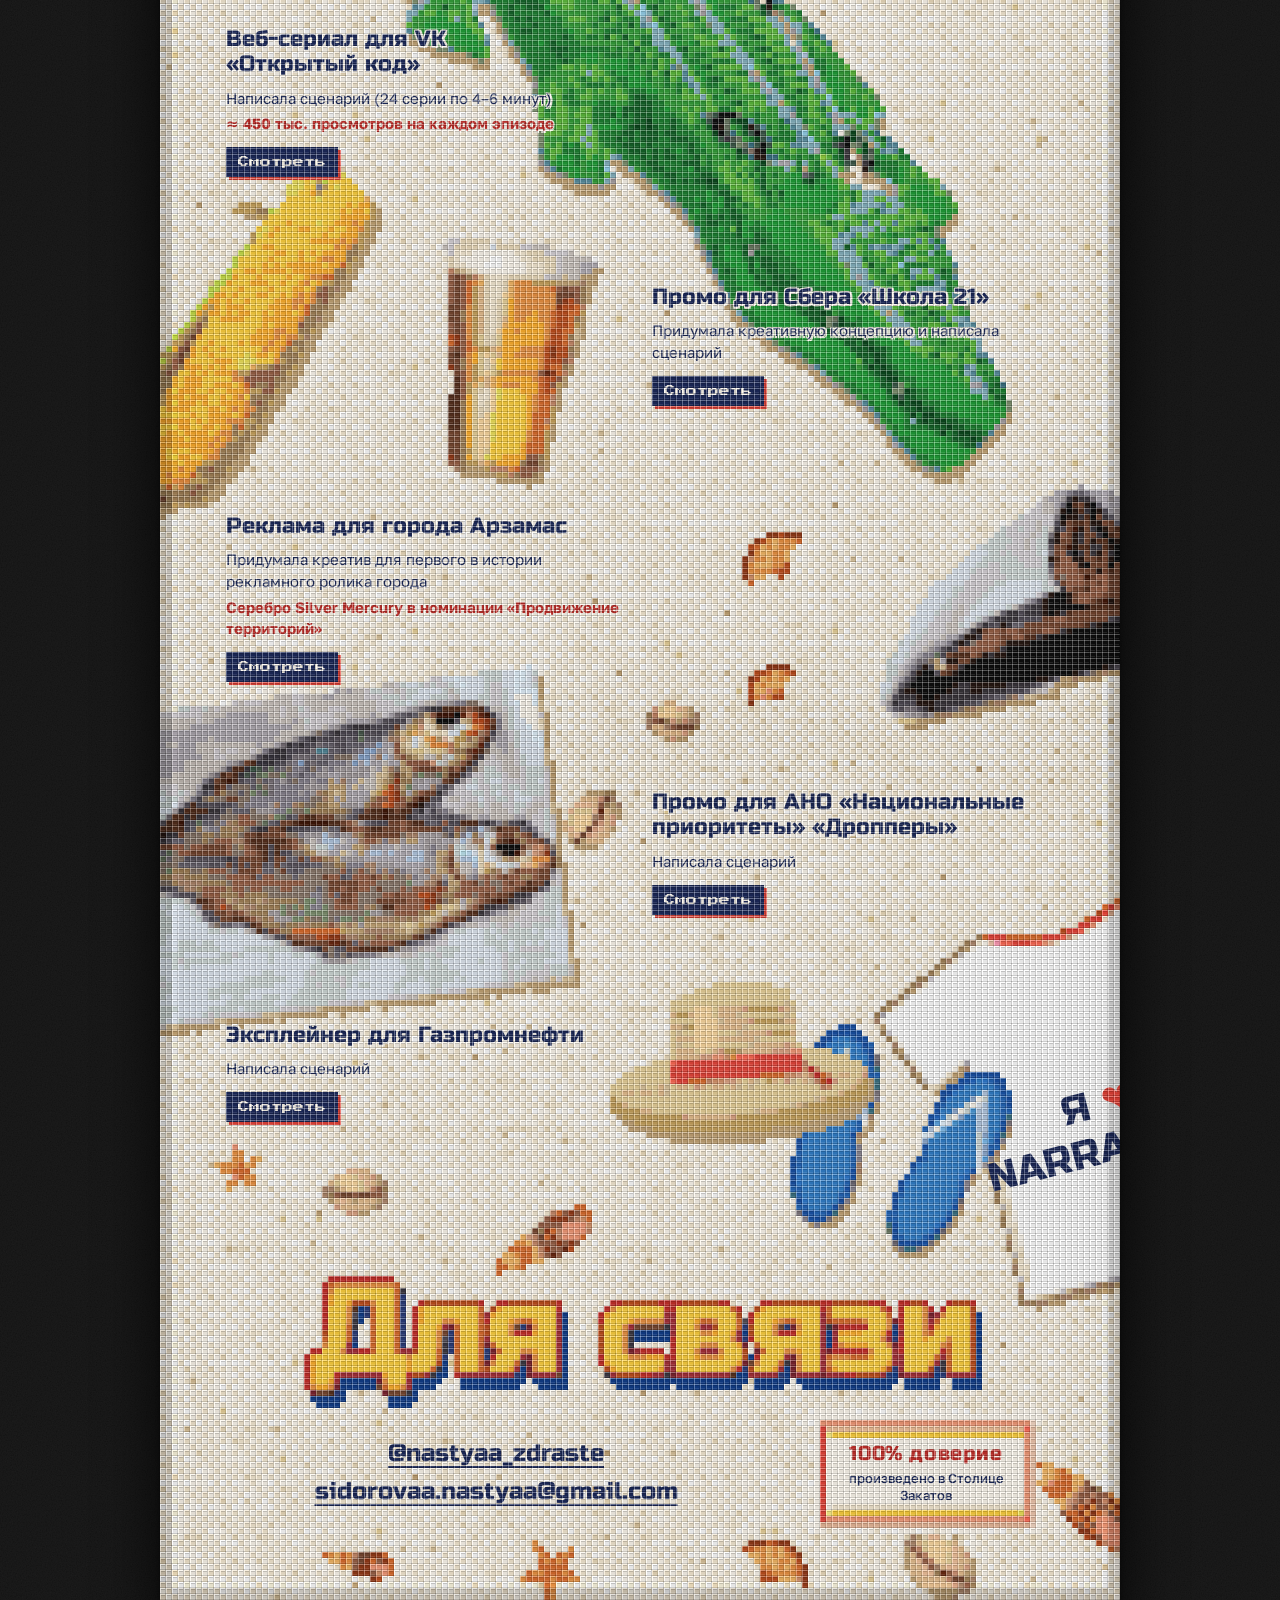
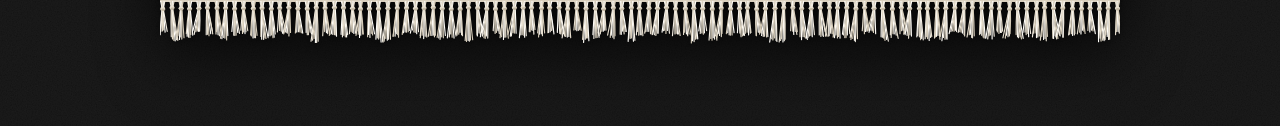
==== commit fa2afa64: "Link Hunters animation studio to storyhunters.ru Co-Authored-By: Claude Opus 5.5 <noreply@anthropic." ====
--- a/docs/index.html
+++ b/docs/index.html
@@ -230,7 +230,7 @@
             </li>
             <li class="stop" data-px="panel" data-print="island">
               <time>2025 — н. в.</time><b>Сценаристка и креатор</b>
-              <a href="#" data-todo="ссылка на сайт студии" target="_blank" rel="noopener">Hunters animation studio</a>
+              <a href="https://storyhunters.ru/" target="_blank" rel="noopener">Hunters animation studio</a>
             </li>
           </ol>
         </section>
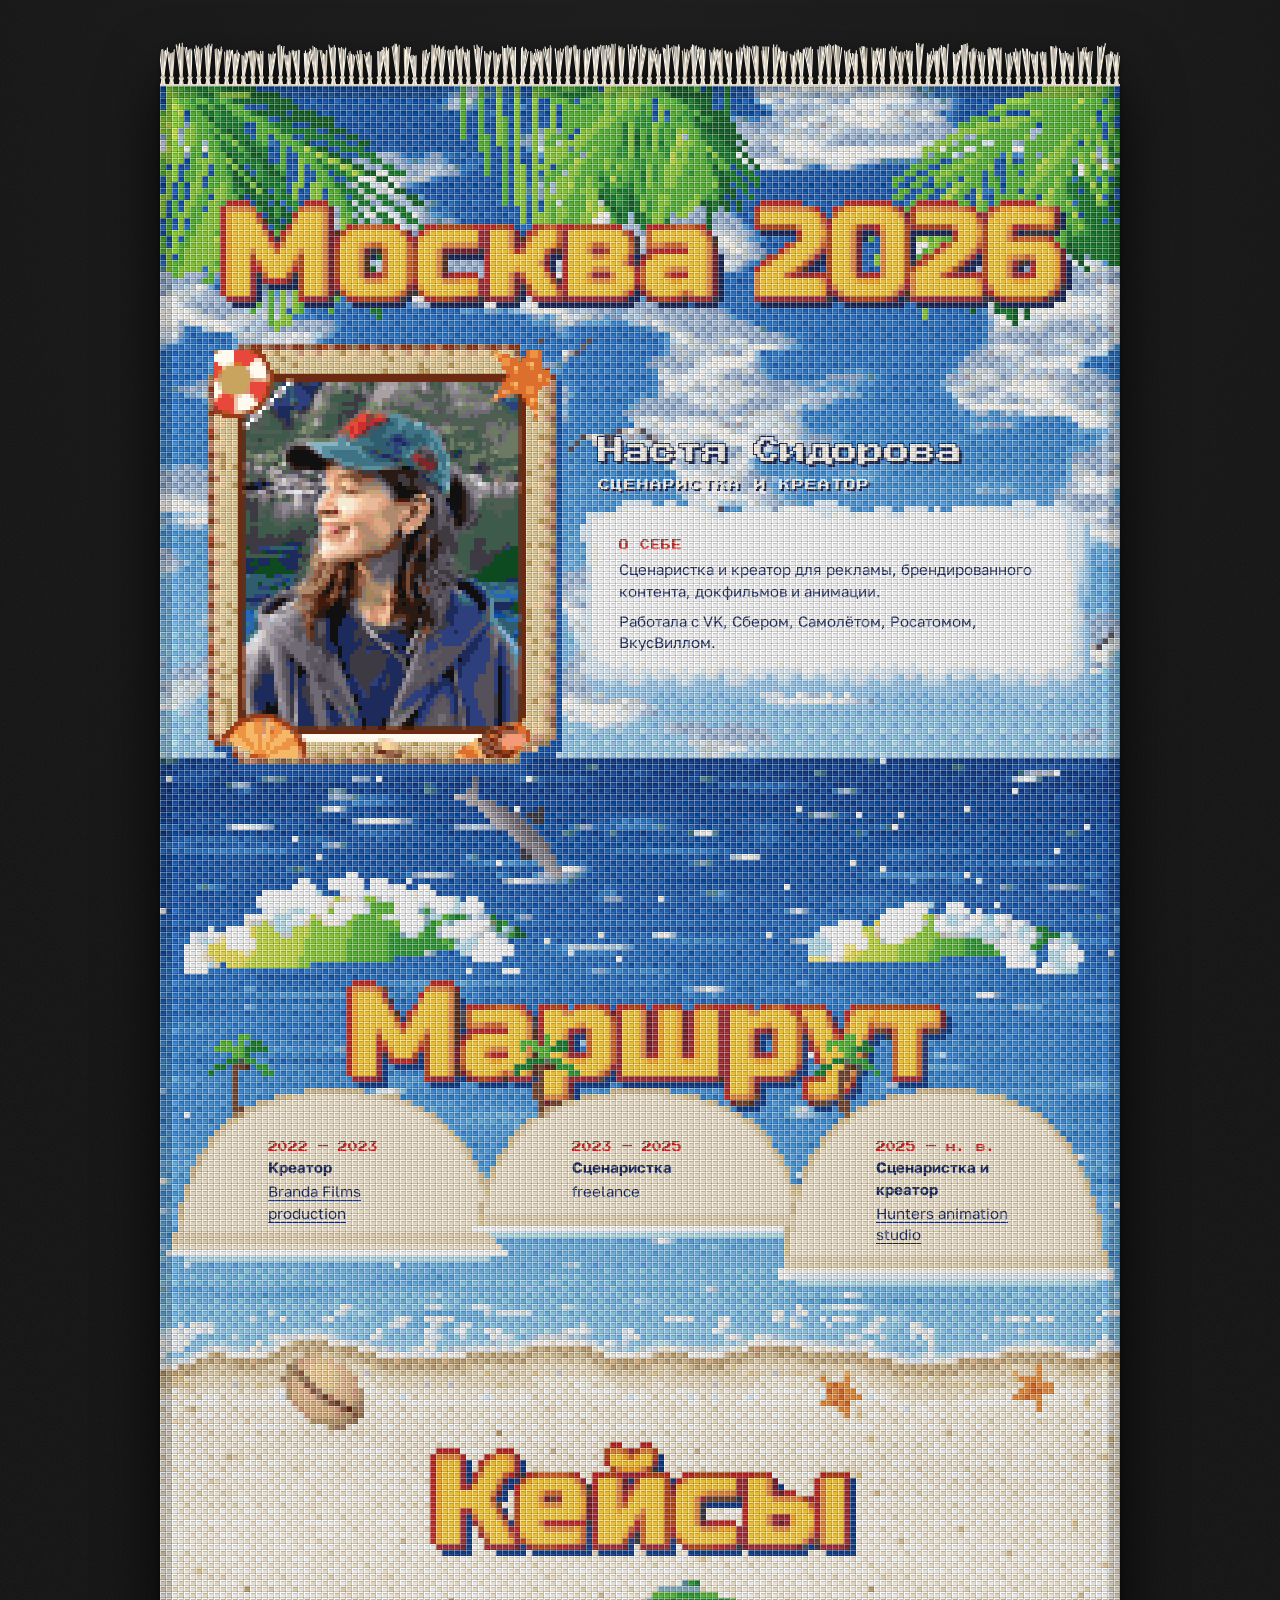
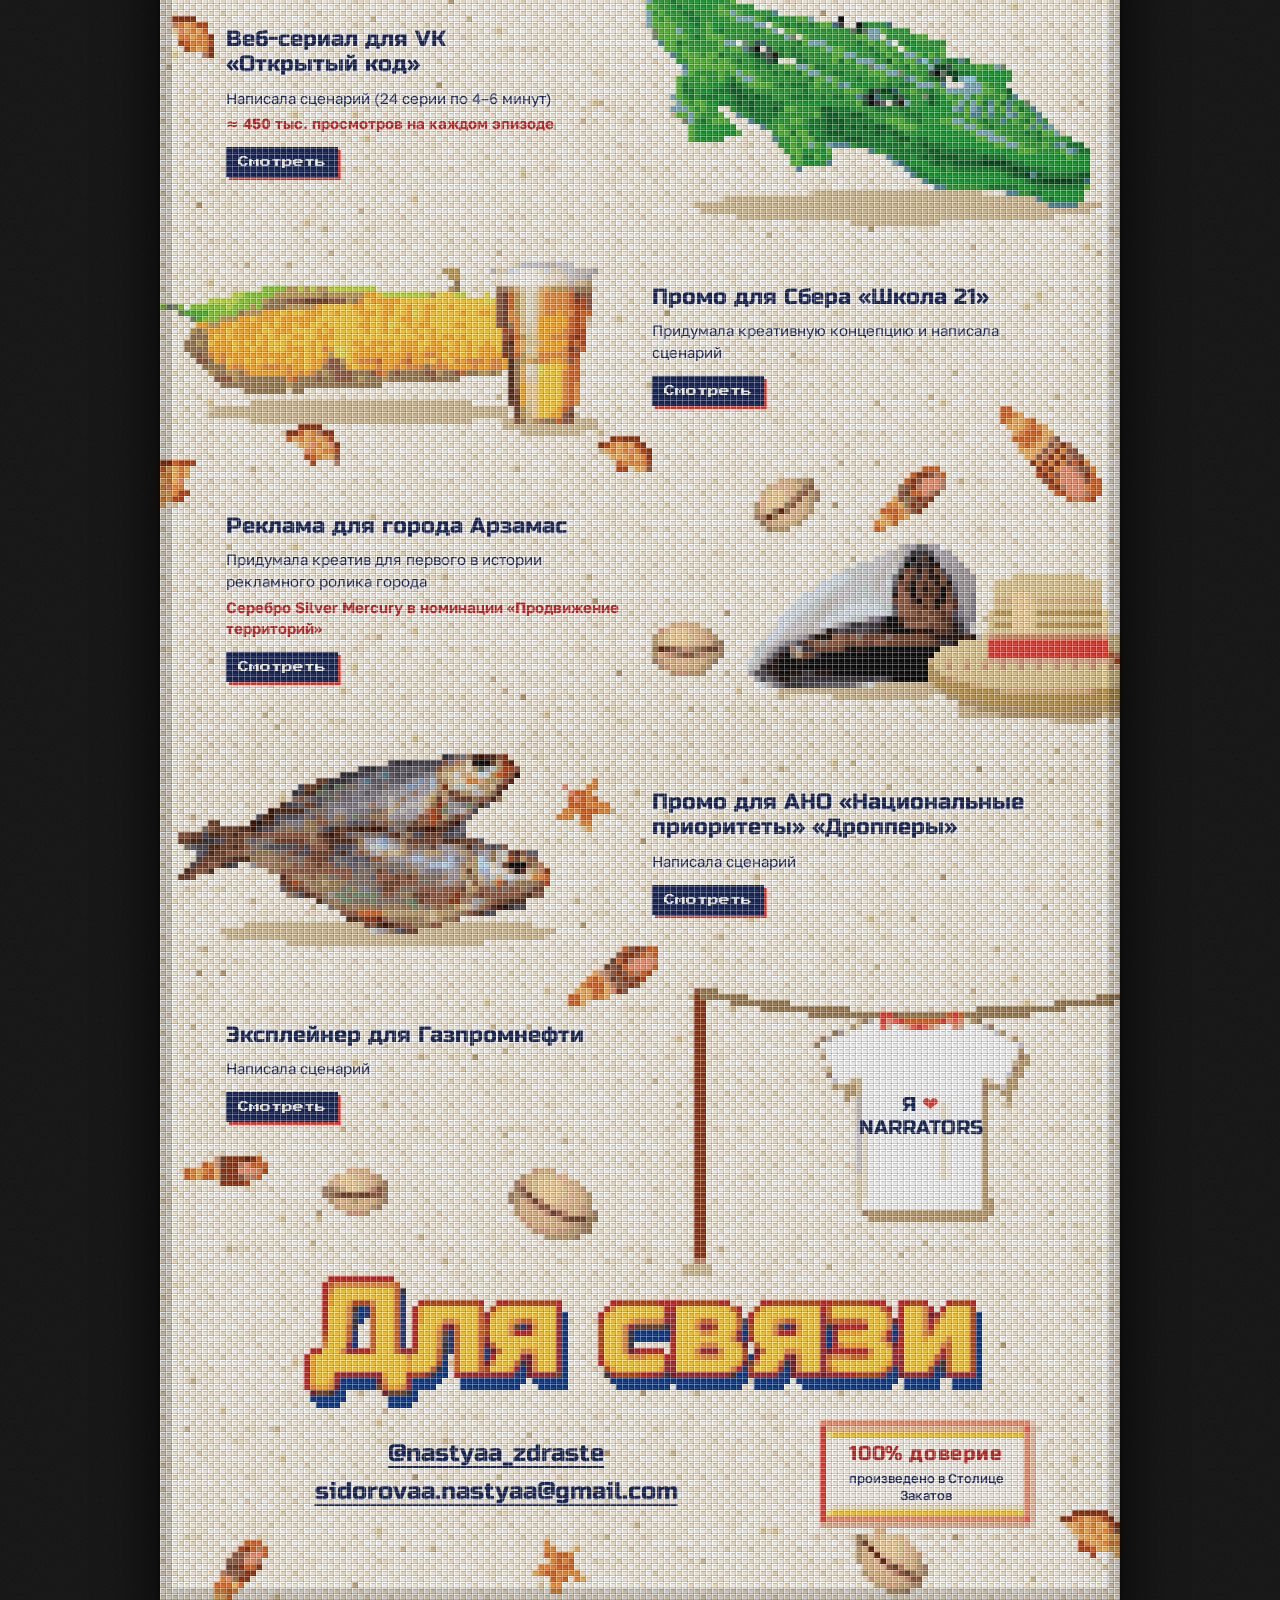
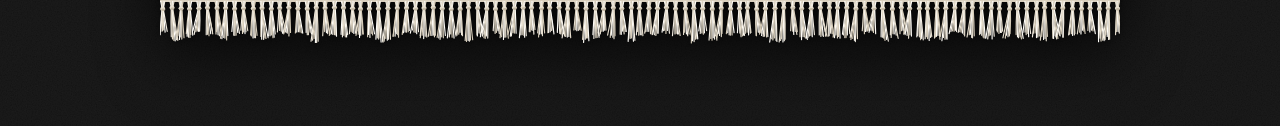
==== commit 7dc9f106: "One perspective for the whole towel: side view like the top scene - Islands become sand hills rising" ====
--- a/docs/index.html
+++ b/docs/index.html
@@ -242,7 +242,7 @@
           <span hidden data-name="cap" data-sprite="sprites/cap.png"></span>
           <span hidden data-name="cup" data-sprite="sprites/cup.png"></span>
           <span hidden data-name="corn" data-sprite="sprites/corn.png"></span>
-          <span hidden data-name="newspaper" data-sprite="sprites/newspaper.png"></span>
+          <span hidden data-name="vobla" data-sprite="sprites/vobla.png"></span>
           <h2 id="cases-h" class="px-heading cases-title" data-px="title" data-style="heading" data-text="Кейсы"><span class="sr">Кейсы</span></h2>
 
           <div class="case-list">
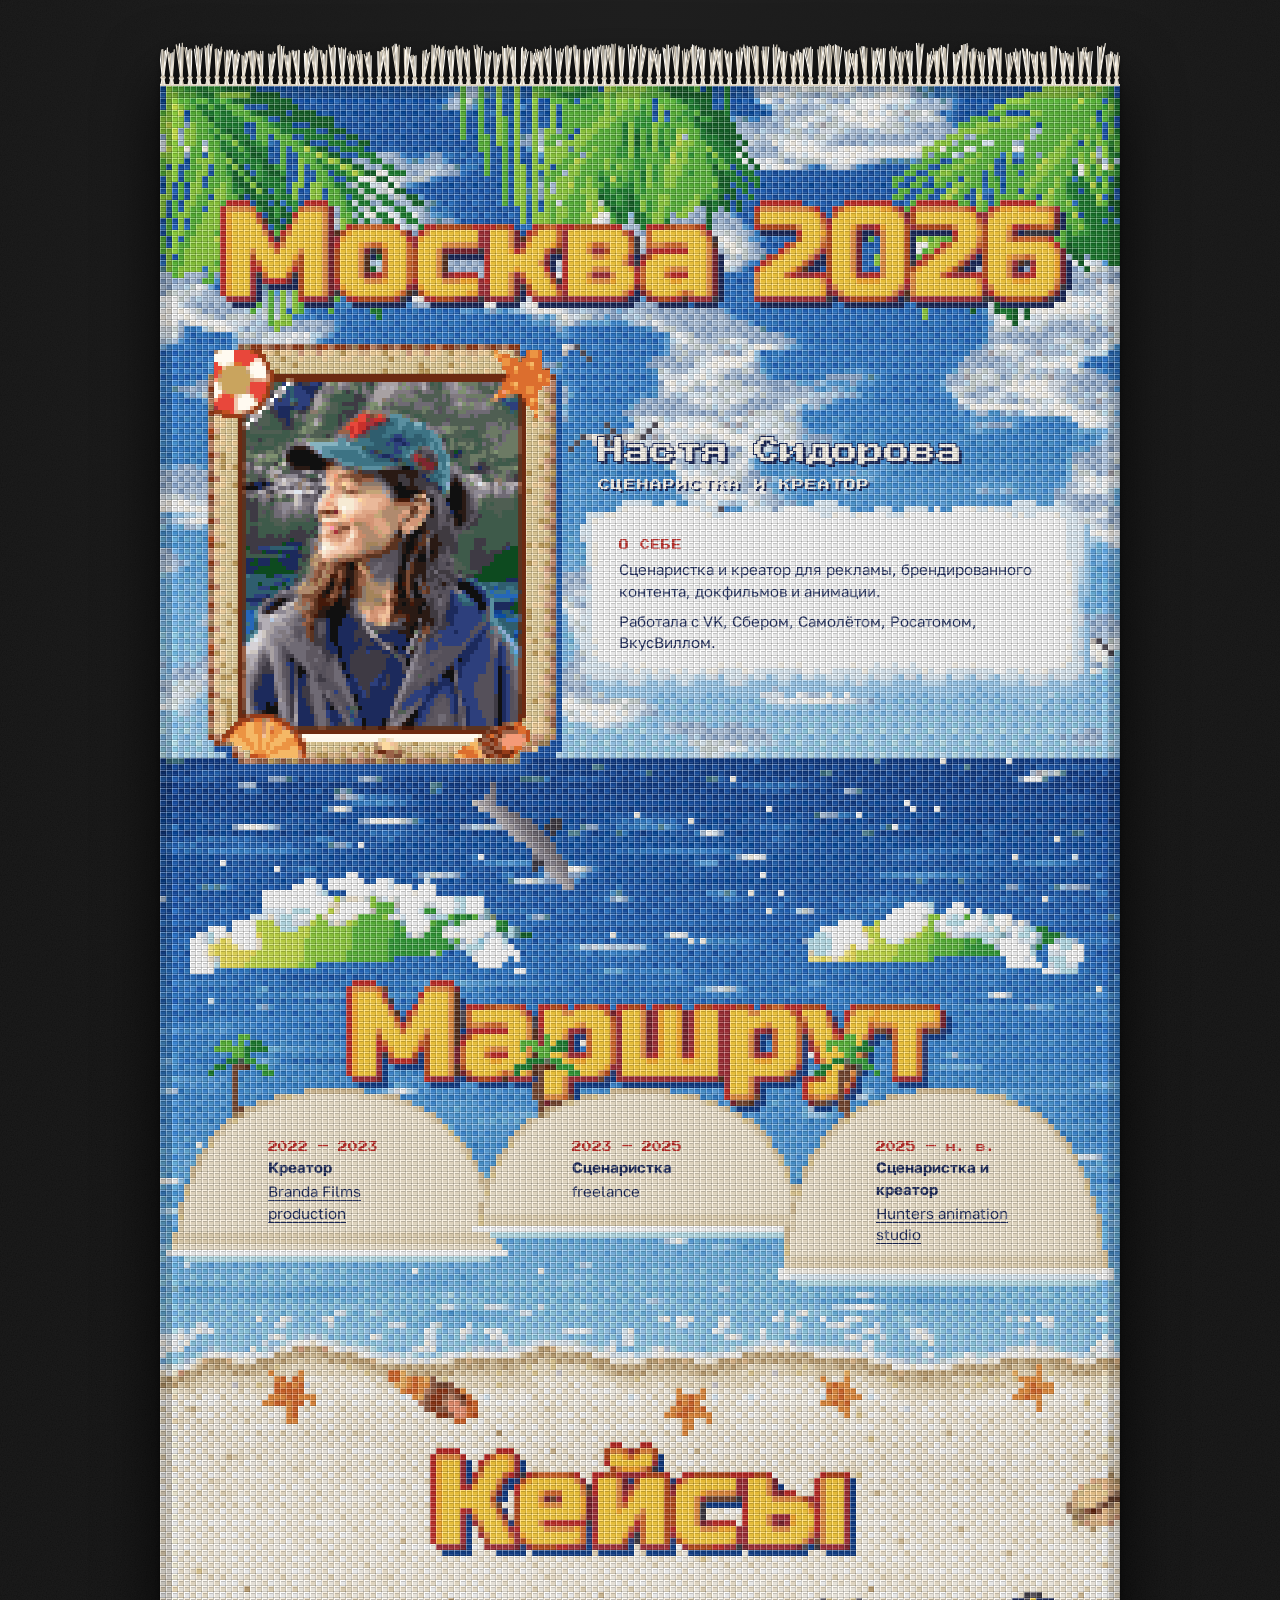
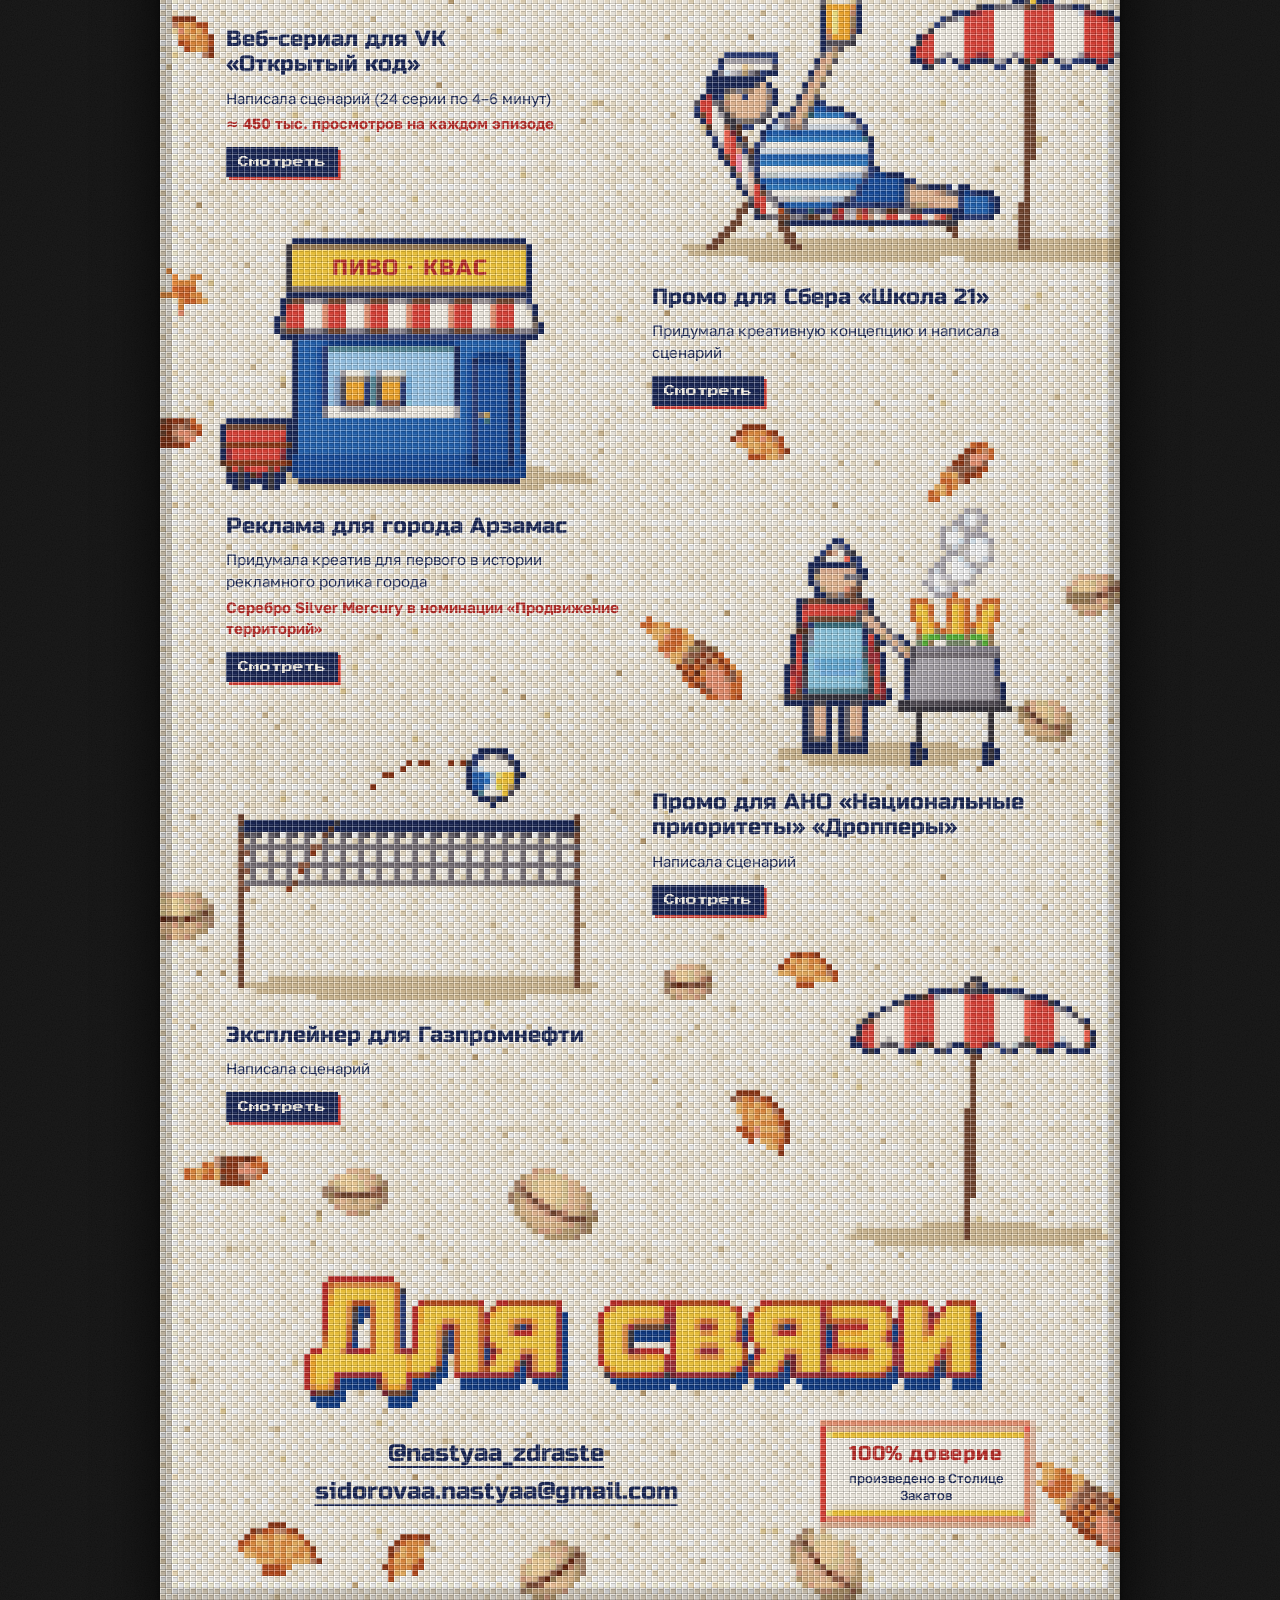
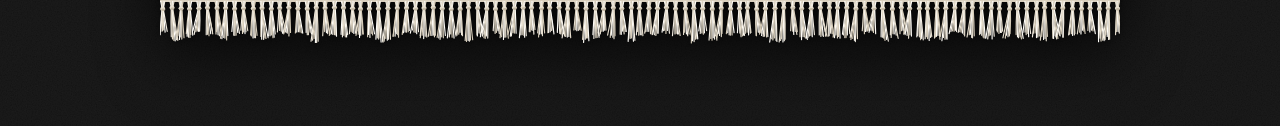
==== commit f66ac06b: "Beach life instead of props: lounger, beer kiosk, corn seller, volleyball - Fat man in a striped ves" ====
--- a/docs/index.html
+++ b/docs/index.html
@@ -238,11 +238,6 @@
         <div class="shore" data-px="shore"></div>
         <div class="shells" data-px="shells"></div>
         <section class="cases" aria-labelledby="cases-h">
-          <span hidden data-name="croc" data-sprite="sprites/croc.png"></span>
-          <span hidden data-name="cap" data-sprite="sprites/cap.png"></span>
-          <span hidden data-name="cup" data-sprite="sprites/cup.png"></span>
-          <span hidden data-name="corn" data-sprite="sprites/corn.png"></span>
-          <span hidden data-name="vobla" data-sprite="sprites/vobla.png"></span>
           <h2 id="cases-h" class="px-heading cases-title" data-px="title" data-style="heading" data-text="Кейсы"><span class="sr">Кейсы</span></h2>
 
           <div class="case-list">
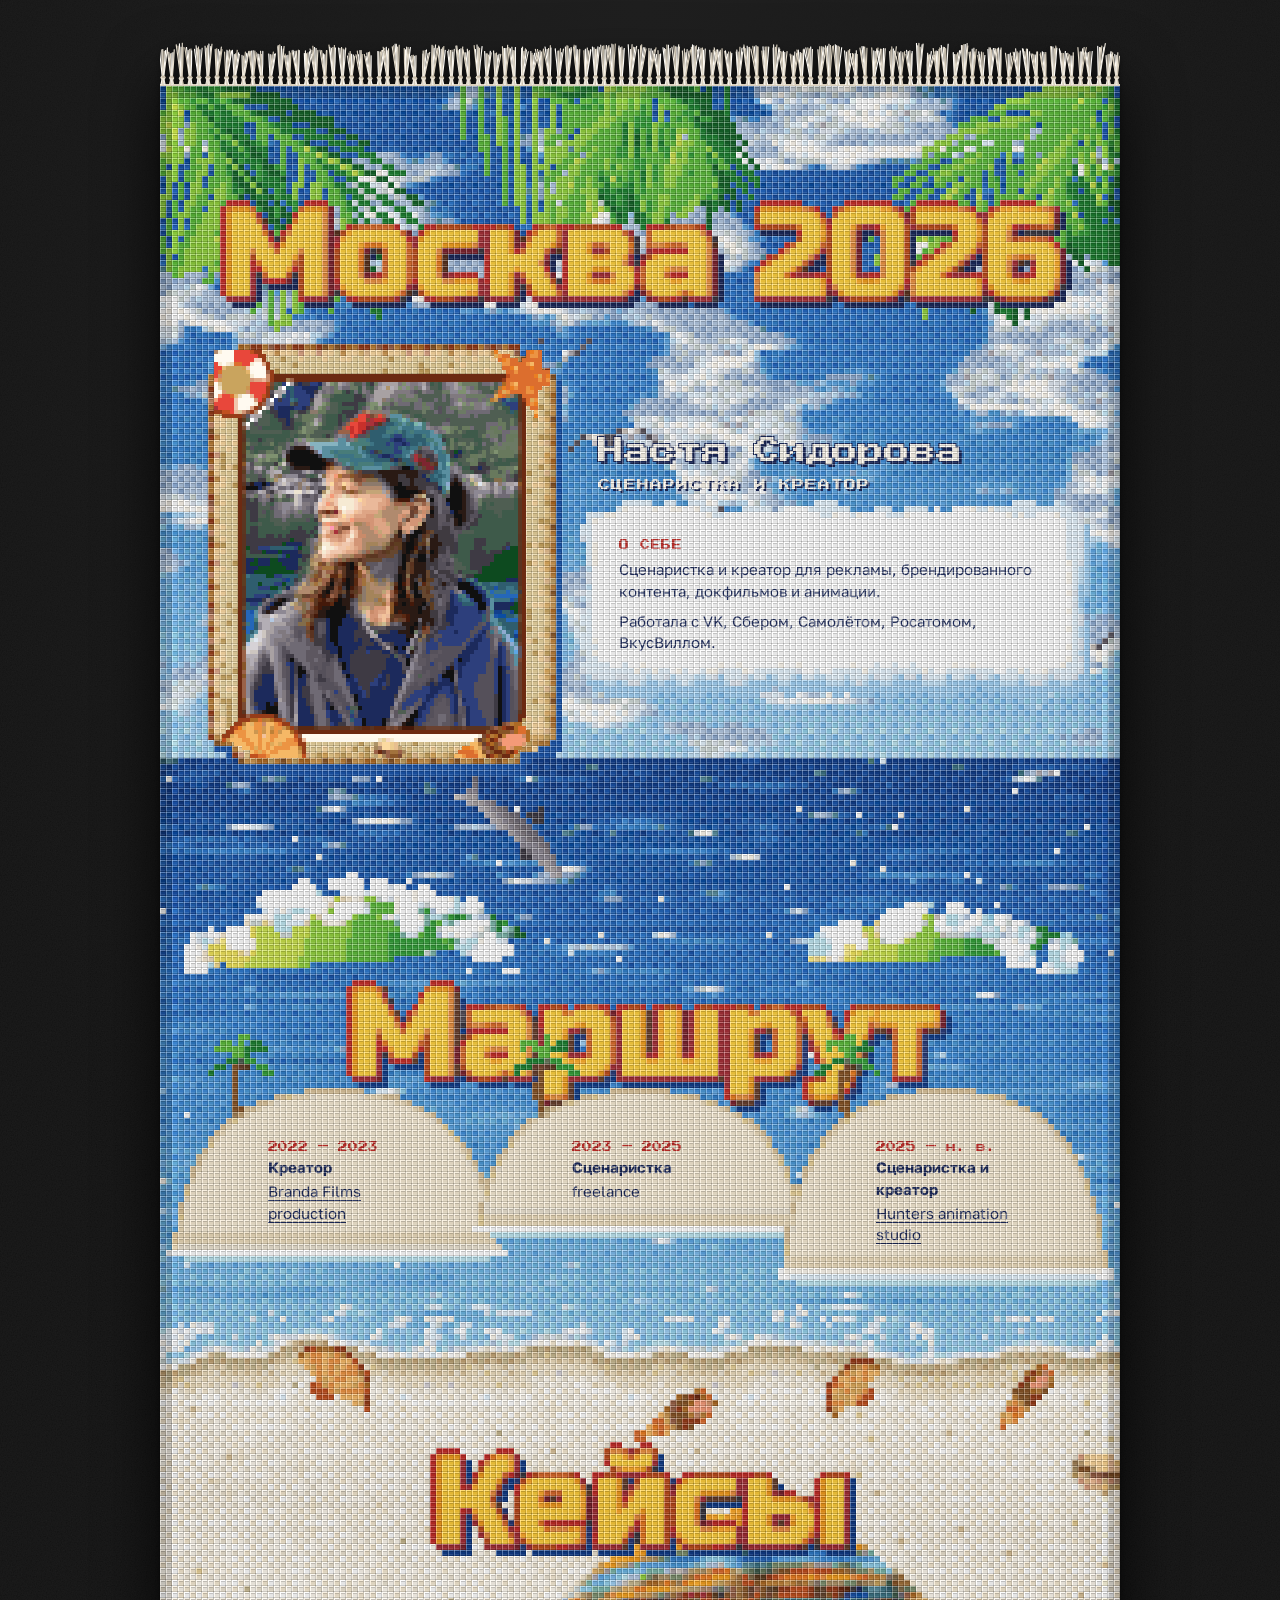
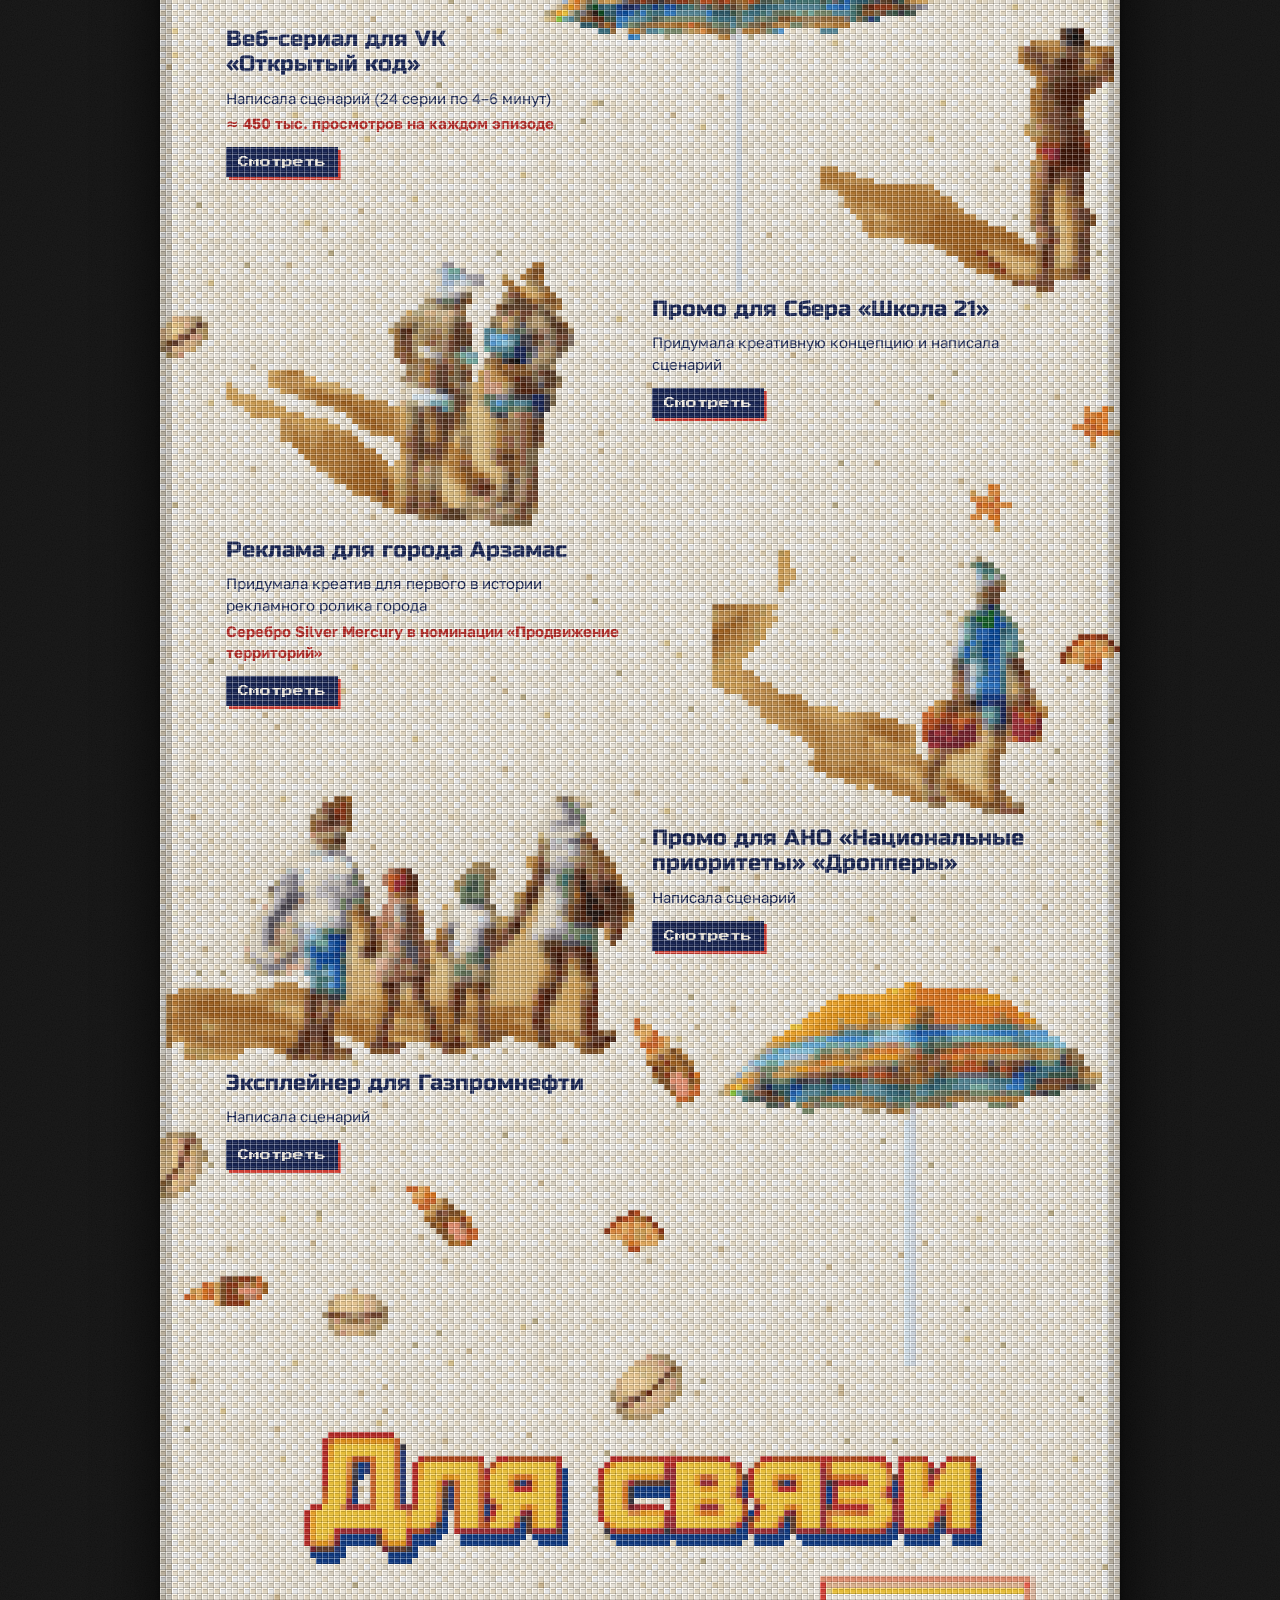
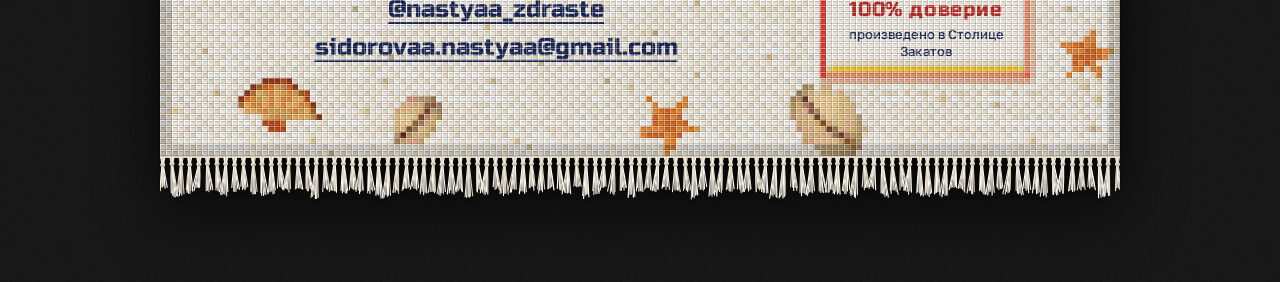
==== commit 7be7f336: "Painted beach figures and a straight umbrella from Nastya's references - Walker with buckets, bather" ====
--- a/docs/index.html
+++ b/docs/index.html
@@ -98,7 +98,7 @@
   .stop b { font-weight: 700; }
   .stop a { color: inherit; text-decoration: underline; text-decoration-thickness: 1px; text-underline-offset: 3px; }
   .stop a:hover, .stop a:focus-visible { text-decoration-thickness: 2px; outline: none; }
-  .case-list { display: flex; flex-direction: column; gap: calc(var(--cell) * 30); padding: calc(var(--cell) * 3) 0 calc(var(--cell) * 44); }
+  .case-list { display: flex; flex-direction: column; gap: calc(var(--cell) * 46); padding: calc(var(--cell) * 3) 0 calc(var(--cell) * 44); }
   .case { margin-bottom: 0; }
   .case { padding: calc(var(--cell) * 3) calc(var(--cell) * 2); }
   .horizon { height: 0; }
@@ -172,7 +172,7 @@
     .stop { width: 100%; min-width: 0; max-width: none; margin: 0; }
     .stop:nth-child(even) { margin-left: 0; }
     .px-heading { height: calc(var(--cell) * 22); }
-    .case-list { display: flex; flex-direction: column; gap: calc(var(--cell) * 12); padding-bottom: calc(var(--cell) * 22); }
+    .case-list { display: flex; flex-direction: column; gap: calc(var(--cell) * 14); padding-bottom: calc(var(--cell) * 40); }
     .case-list .case { width: 50%; margin: 0; }
     .case-list .case:nth-child(even) { margin-left: auto; }
     .beach-row { display: grid; grid-template-columns: 1fr 240px; gap: calc(var(--cell) * 8); align-items: center; }
@@ -240,6 +240,11 @@
         <section class="cases" aria-labelledby="cases-h">
           <h2 id="cases-h" class="px-heading cases-title" data-px="title" data-style="heading" data-text="Кейсы"><span class="sr">Кейсы</span></h2>
 
+          <span hidden data-name="umbrella" data-sprite="sprites/umbrella.png"></span>
+          <span hidden data-name="walker" data-sprite="sprites/walker.png"></span>
+          <span hidden data-name="bather" data-sprite="sprites/bather.png"></span>
+          <span hidden data-name="ladies" data-sprite="sprites/ladies.png"></span>
+          <span hidden data-name="family" data-sprite="sprites/family.png"></span>
           <div class="case-list">
             <article id="case-vk" class="panel case" data-px="panel" data-print="bare">
               <div class="case-head">
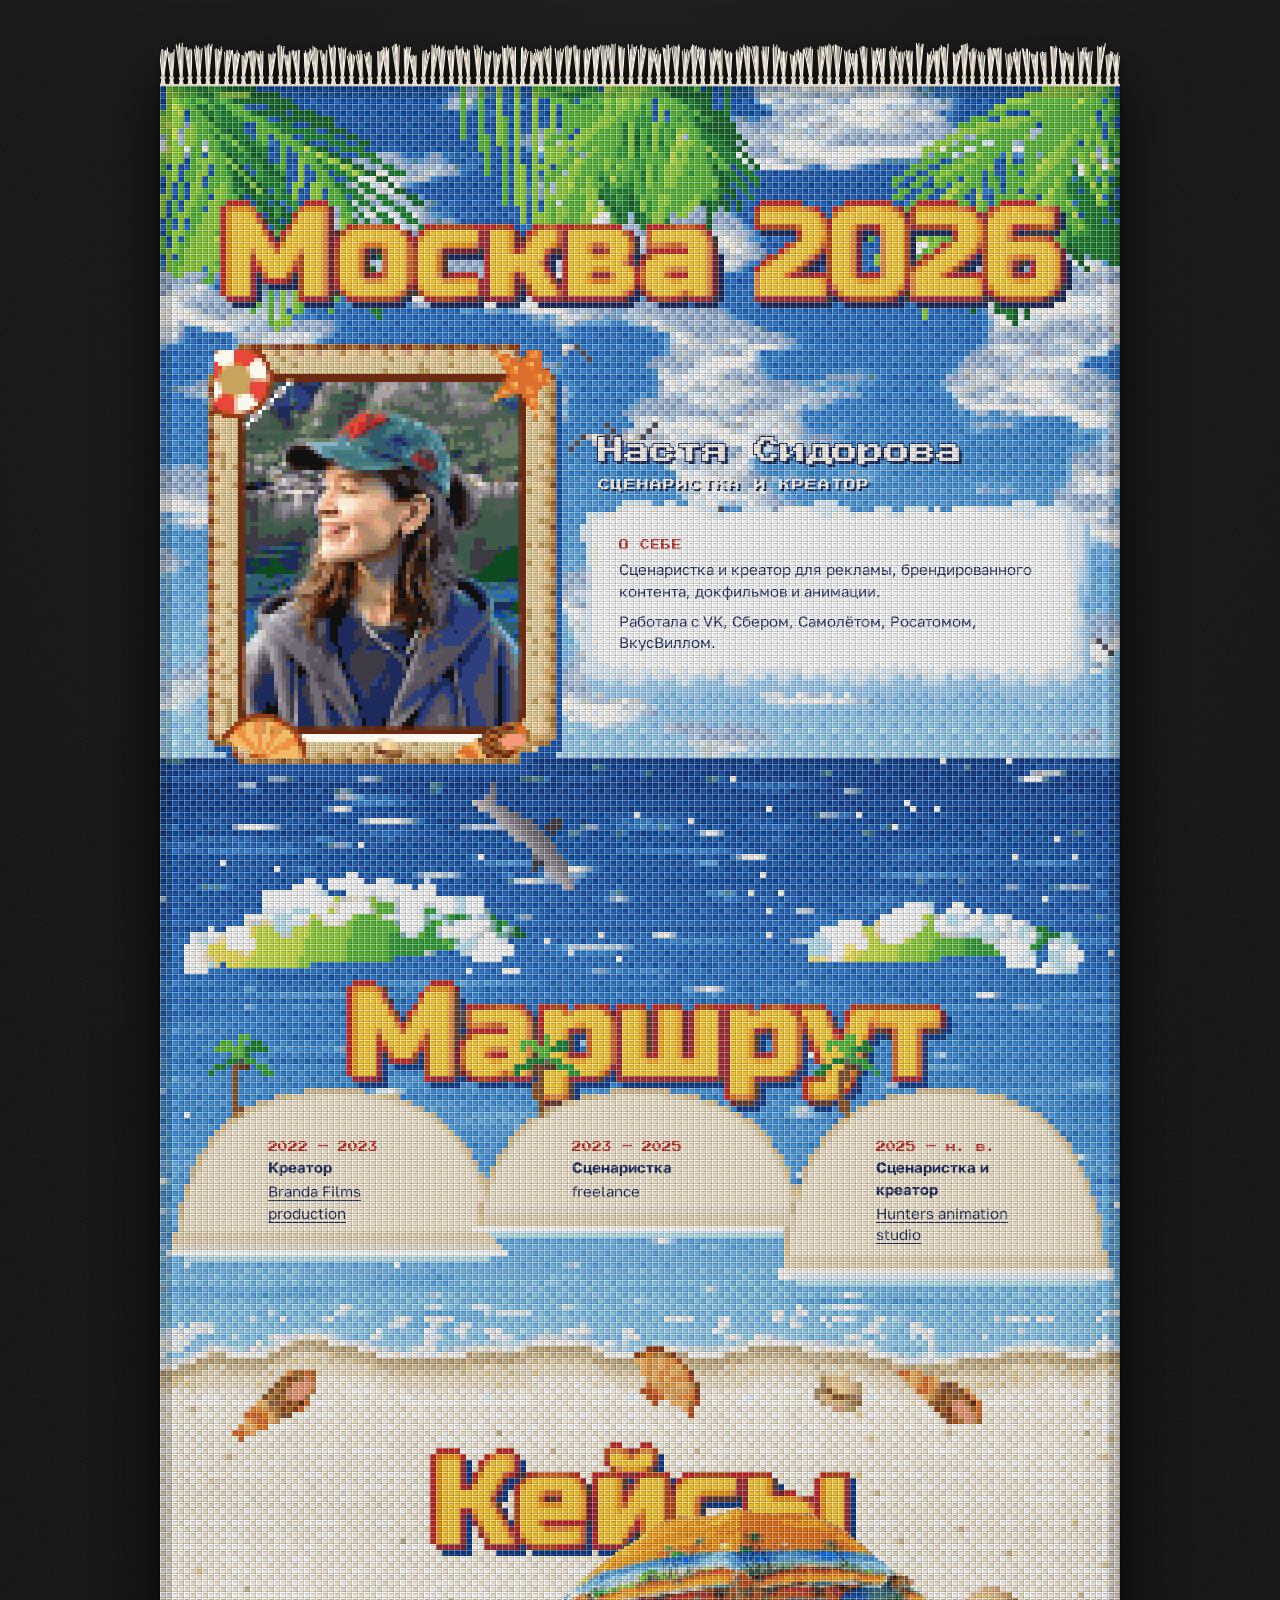
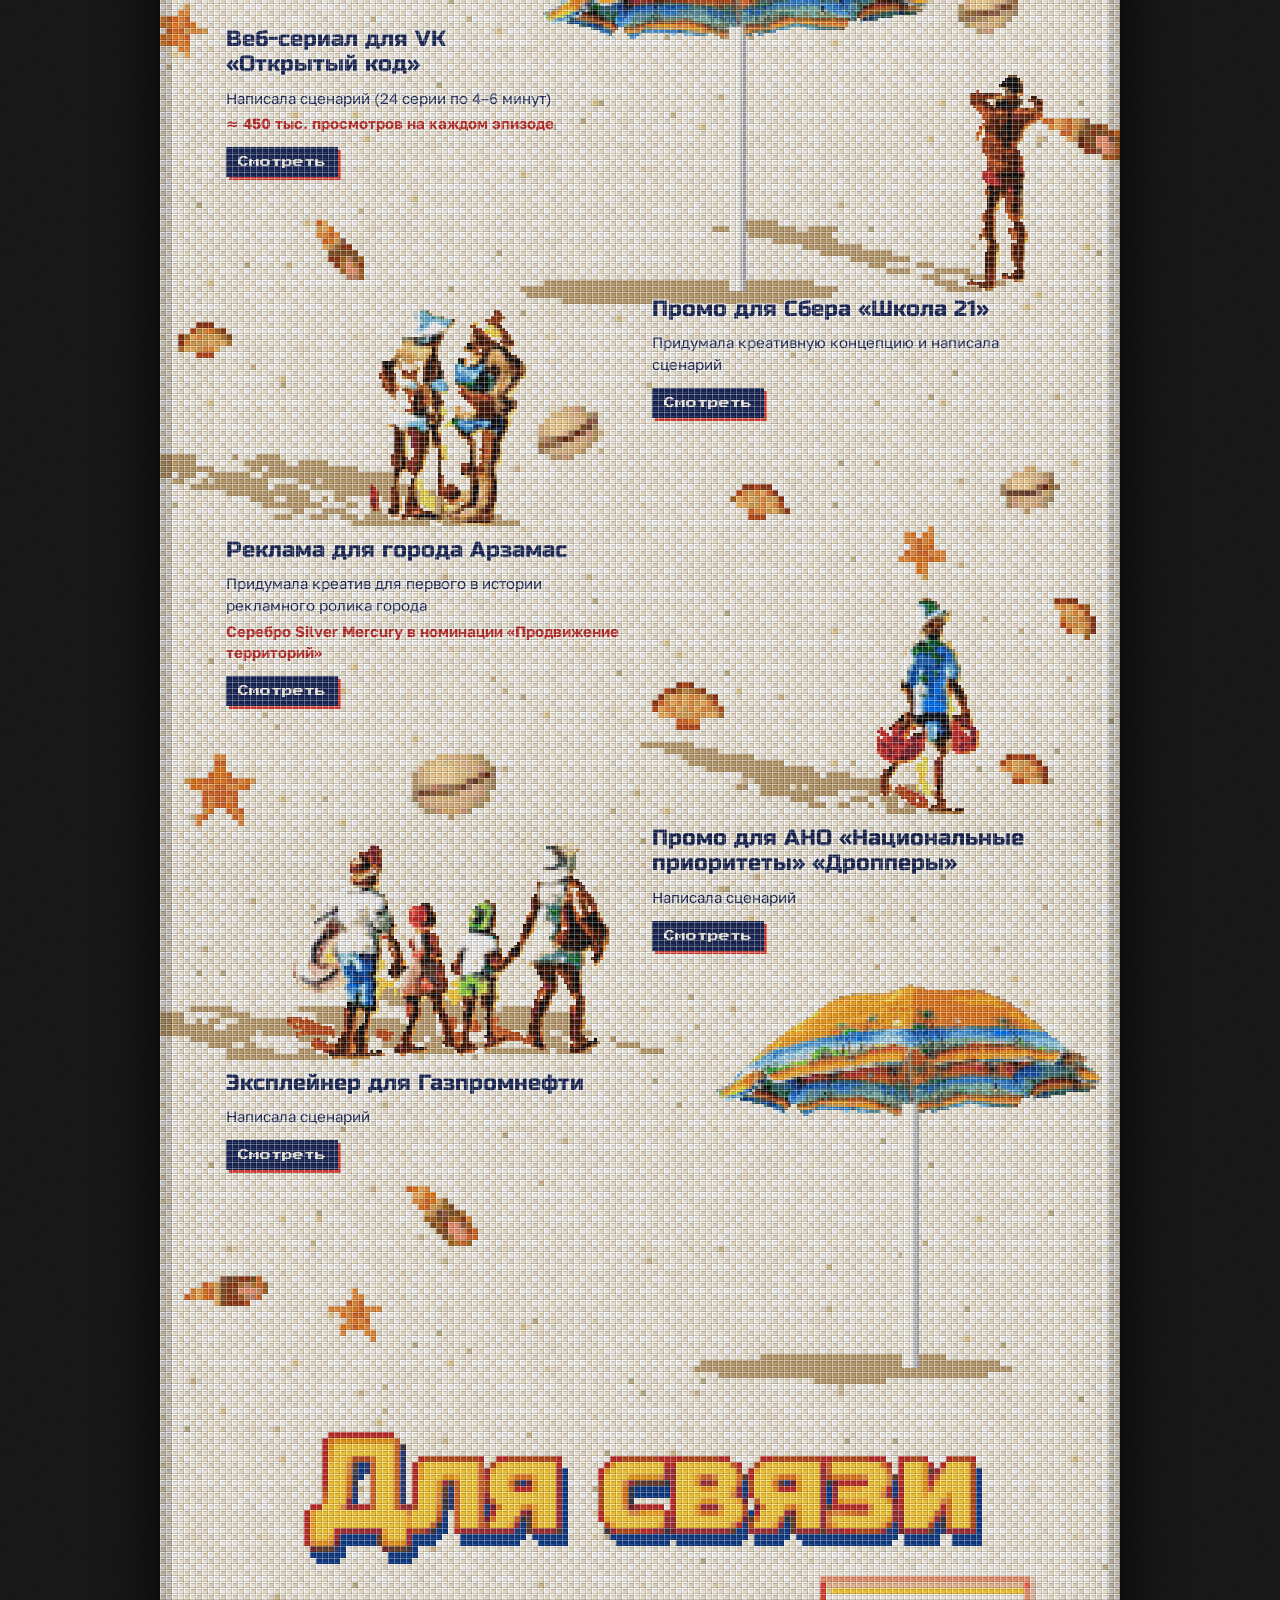
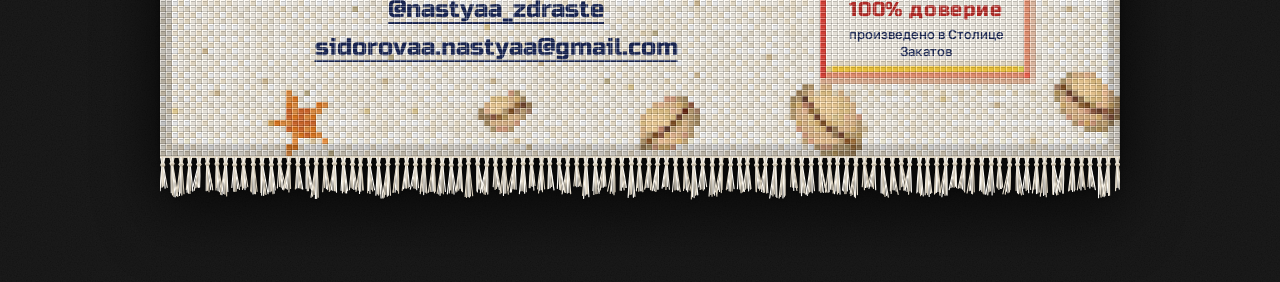
==== commit 9822b03d: "Crisper painted people with flat cast shadows - People cut from the paintings without their painted " ====
--- a/docs/index.html
+++ b/docs/index.html
@@ -37,6 +37,7 @@
   .cloth { position: relative; overflow: hidden; }
   .cloth canvas.scene { position: absolute; inset: 0; width: 100%; height: 100%; }
   .weave { position: absolute; inset: 0; pointer-events: none; z-index: 3; }
+  .figure { position: absolute; z-index: 2; pointer-events: none; image-rendering: pixelated; image-rendering: crisp-edges; }
   .magnet {
     position: absolute; z-index: 5; pointer-events: none;
     image-rendering: pixelated; image-rendering: crisp-edges;
